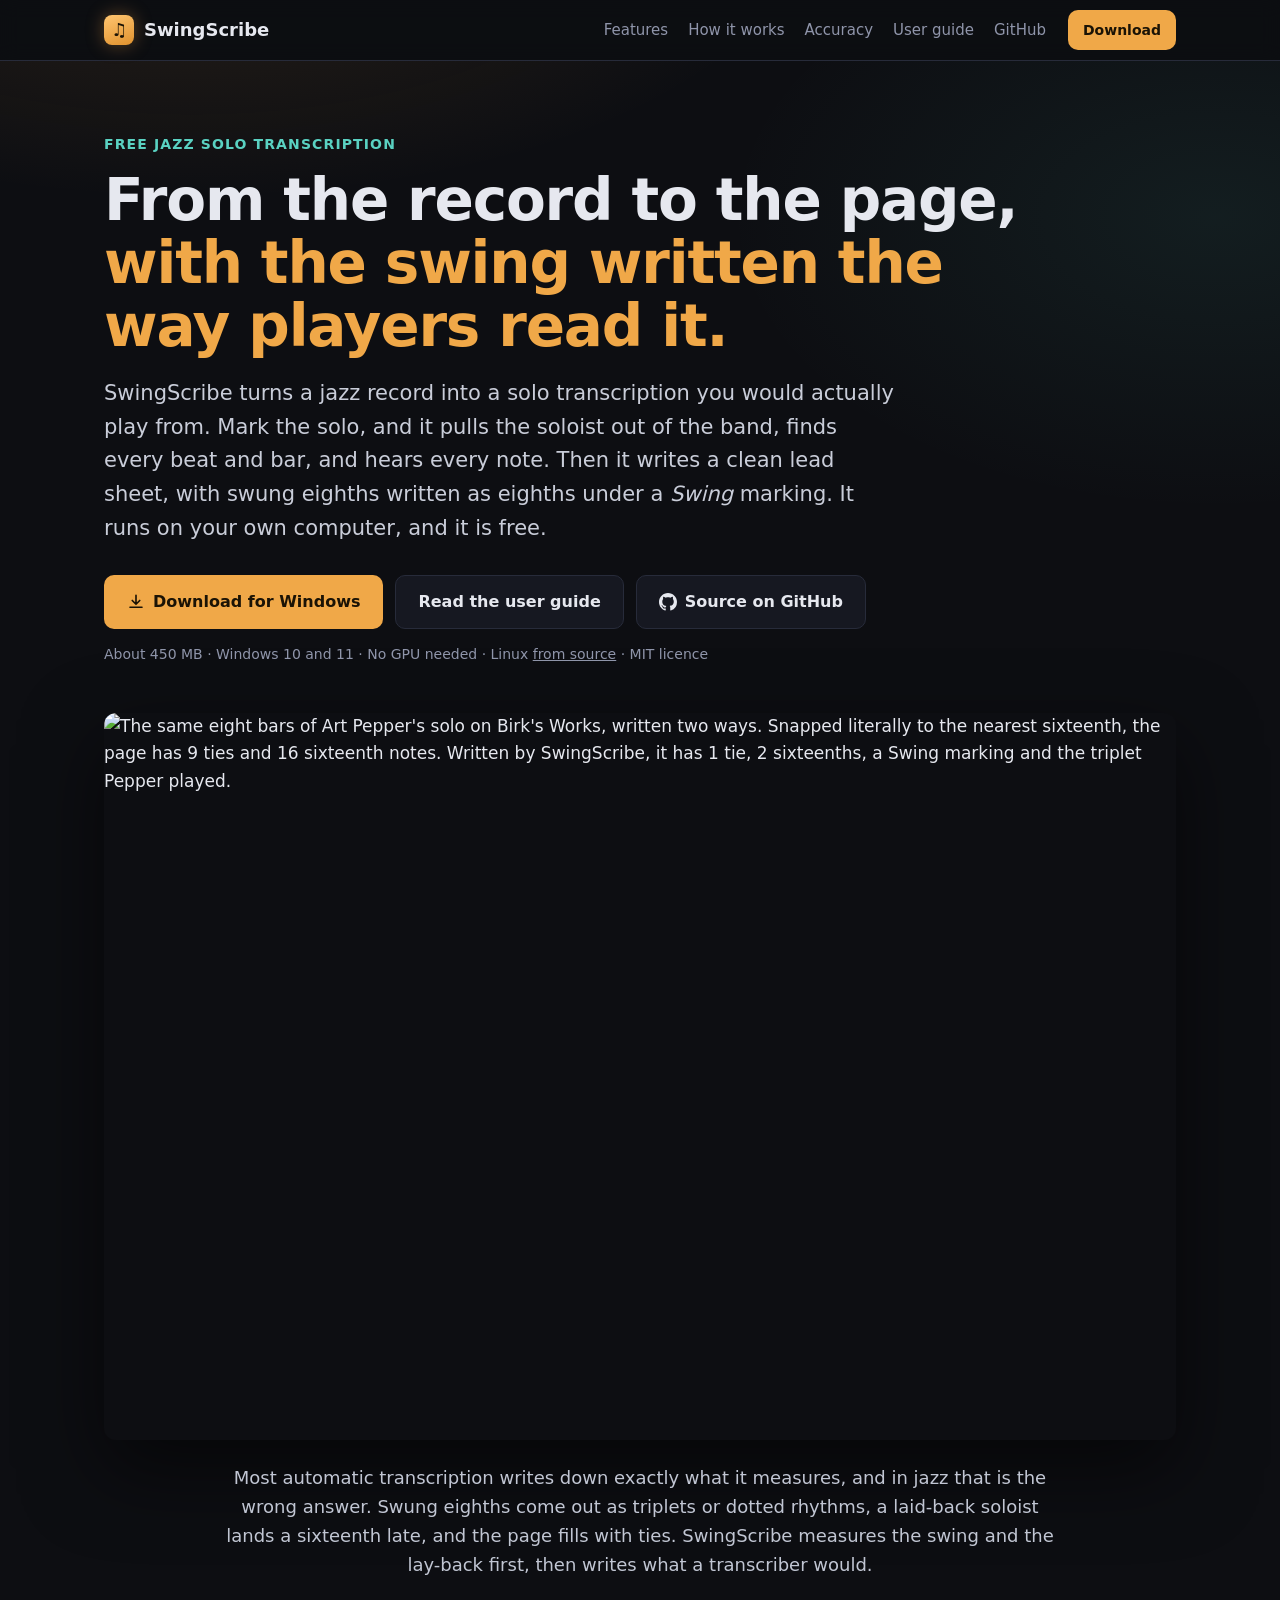
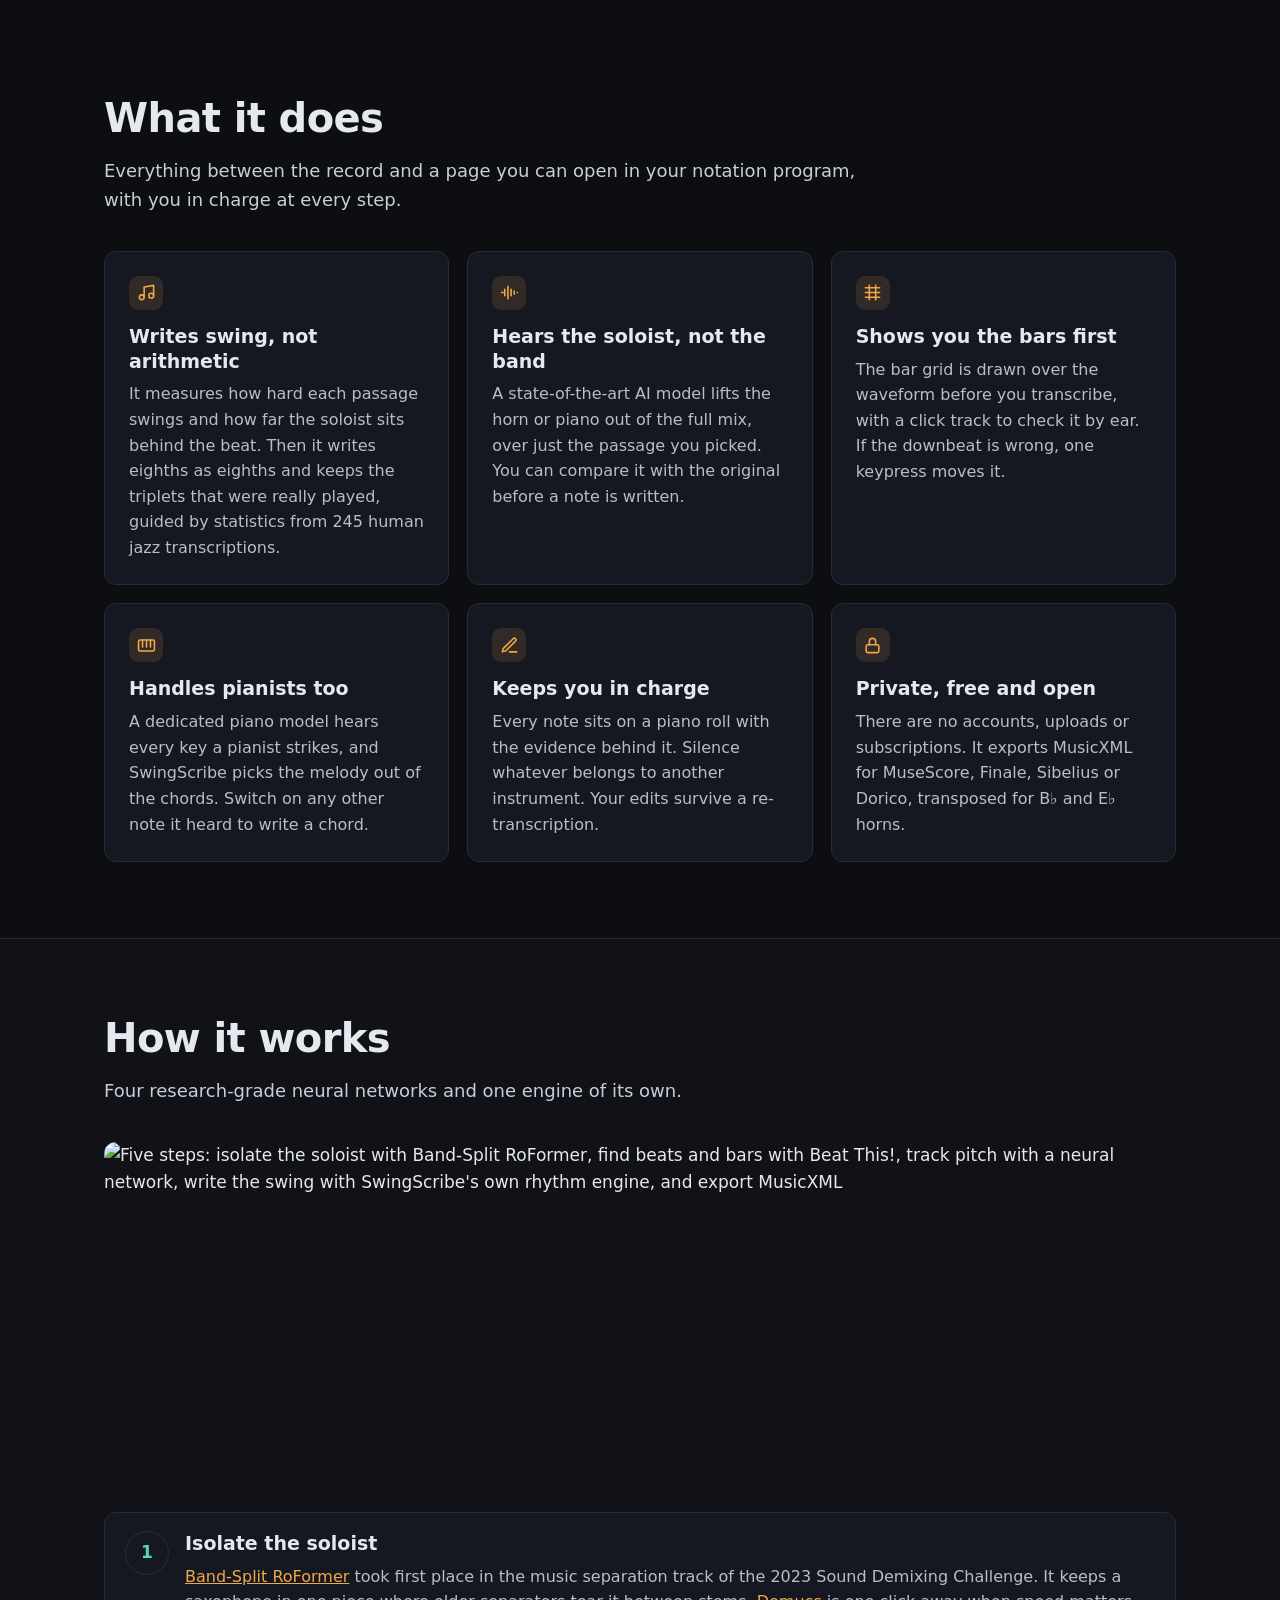
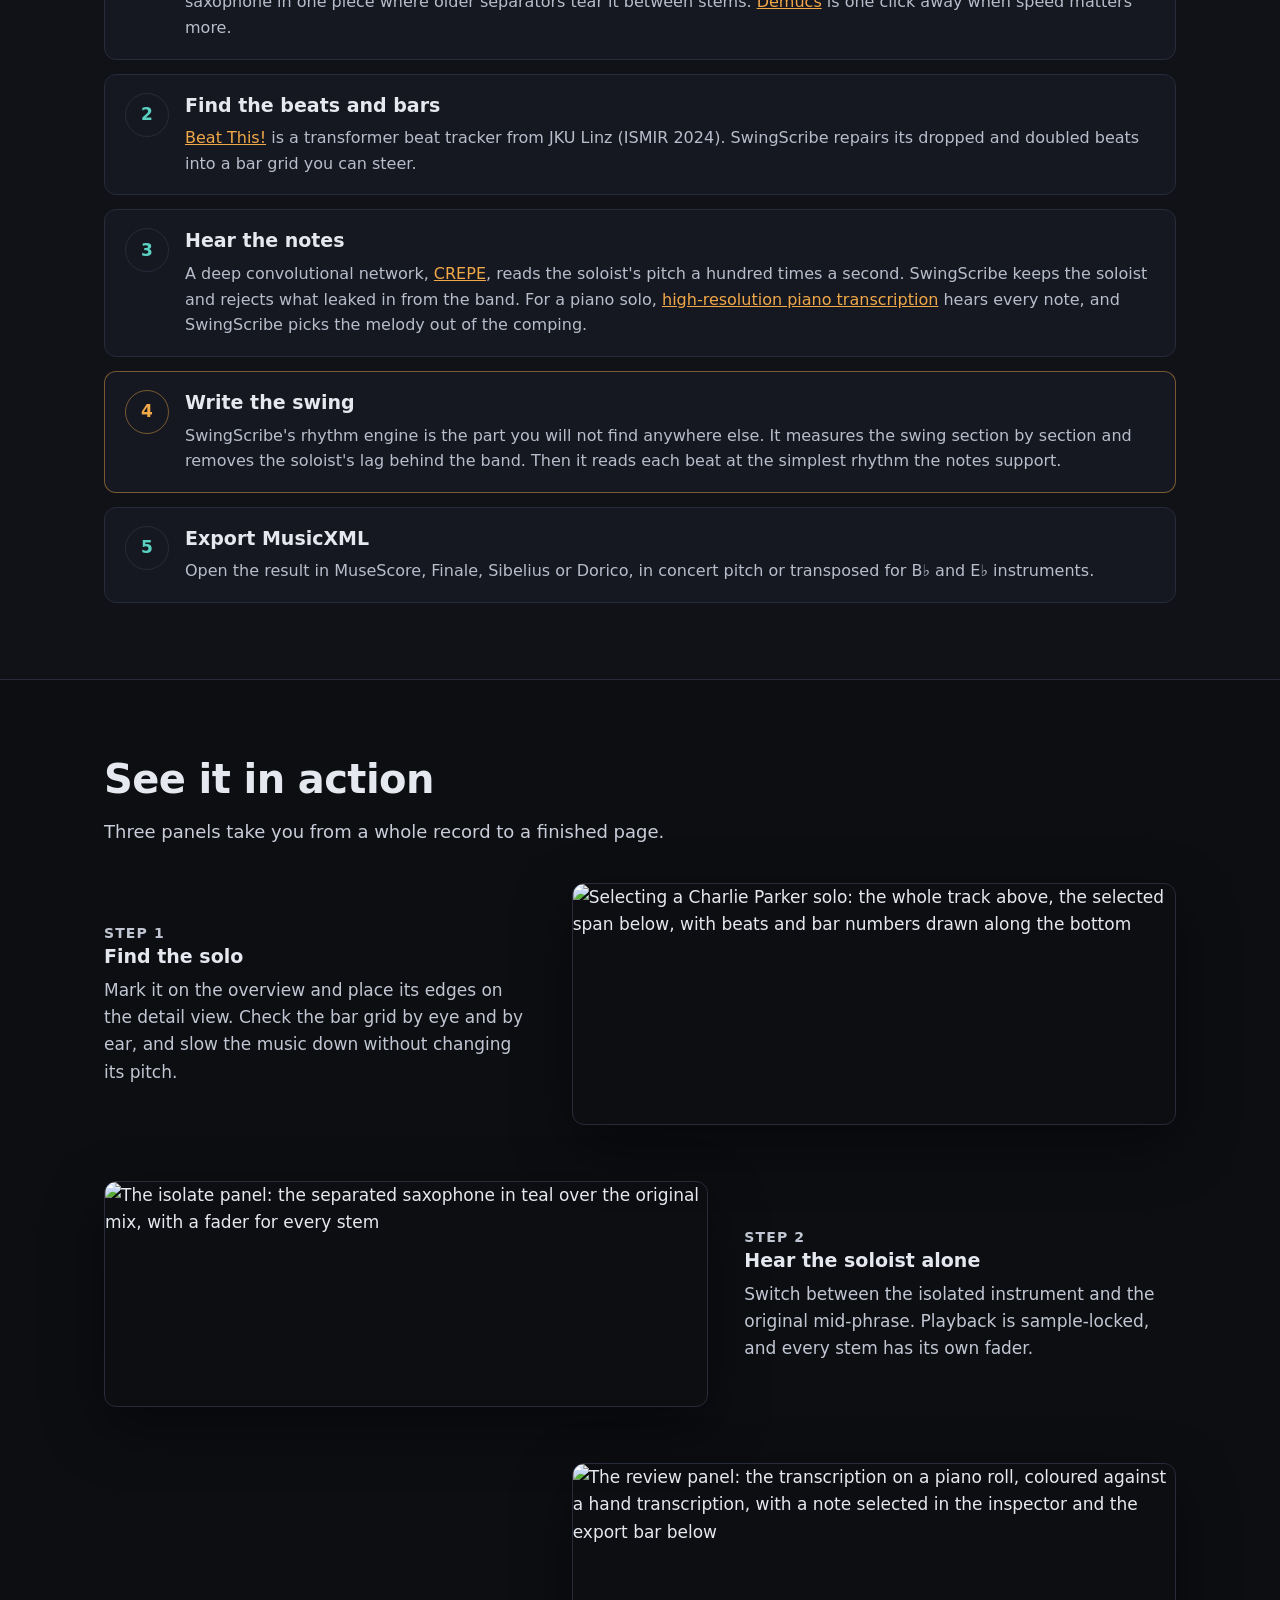
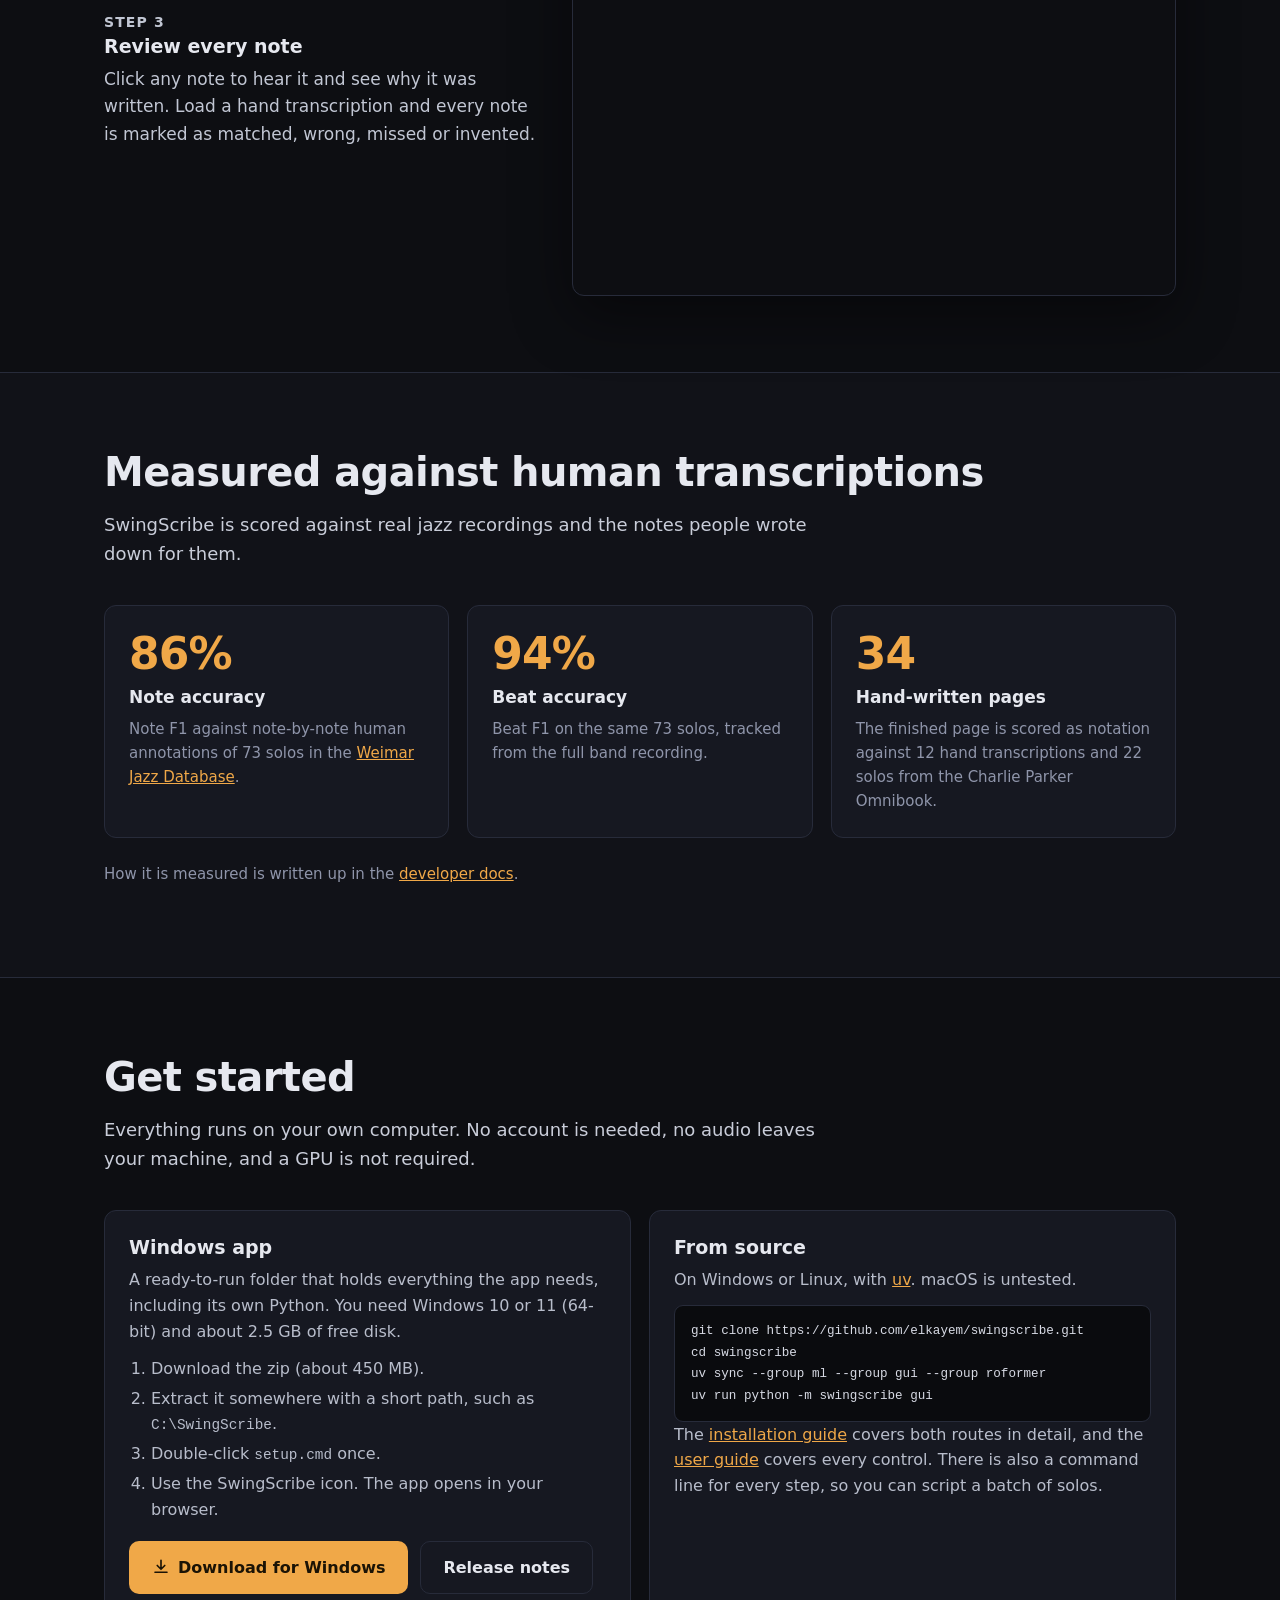
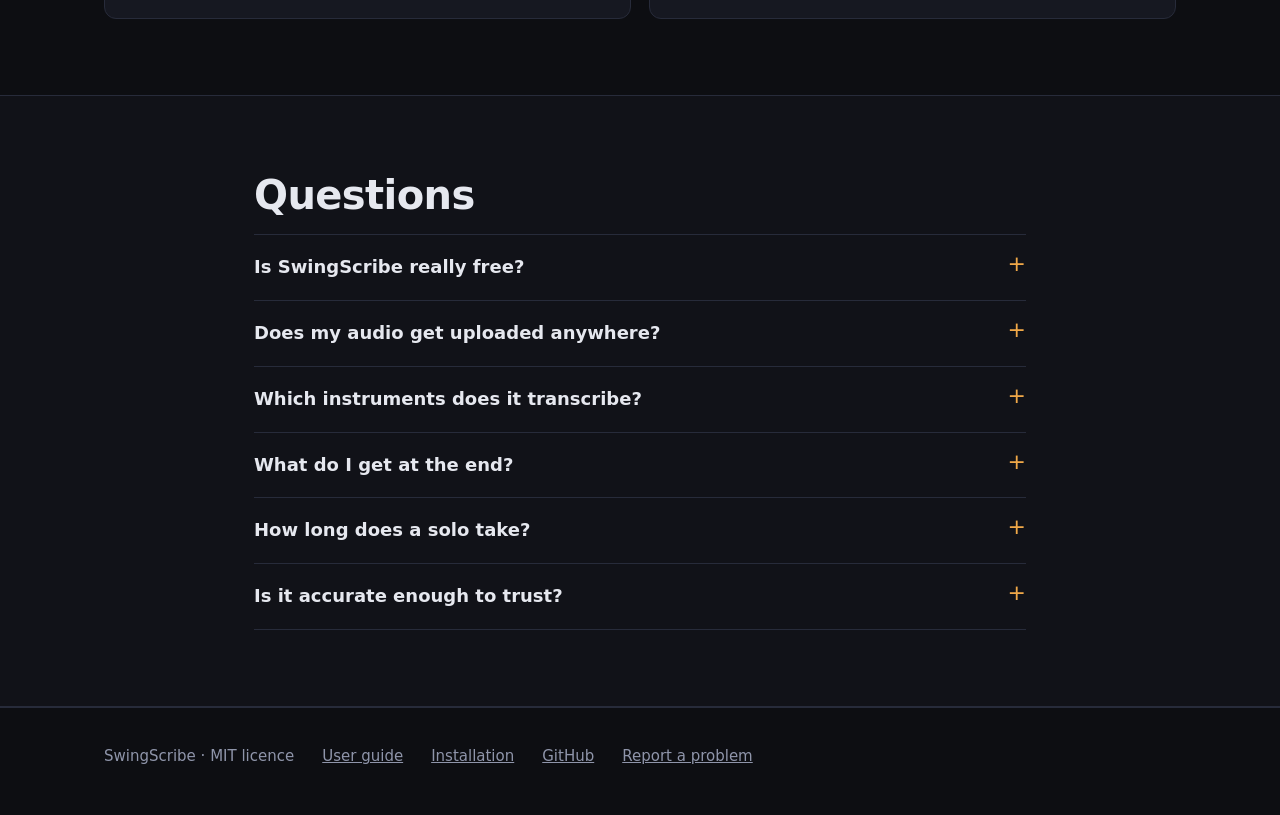
==== site/index.html @ 94ebdc6f "site: a GitHub Pages website, so the project can be found The repo had no page of its own for a sear" ====
<!doctype html>
<html lang="en">
<head>
<meta charset="utf-8">
<meta name="viewport" content="width=device-width, initial-scale=1">
<title>SwingScribe: jazz solo transcription, audio to sheet music</title>
<meta name="description" content="Free jazz solo transcription software. SwingScribe turns a record into a lead sheet in MusicXML, with swung eighths written as eighths, not triplets.">
<link rel="canonical" href="https://elkayem.github.io/swingscribe/">
<link rel="icon" href="favicon.ico">
<meta name="theme-color" content="#0d0e12">

<meta property="og:type" content="website">
<meta property="og:site_name" content="SwingScribe">
<meta property="og:title" content="SwingScribe: jazz solos from the record to the page">
<meta property="og:description" content="Free software that turns a jazz record into a solo transcription you would actually play from, with the swing written the way players read it.">
<meta property="og:url" content="https://elkayem.github.io/swingscribe/">
<meta property="og:image" content="https://elkayem.github.io/swingscribe/images/social-card.png">
<meta property="og:image:width" content="1280">
<meta property="og:image:height" content="640">
<meta property="og:image:alt" content="SwingScribe: a waveform with the soloist isolated, and the same solo written as a lead sheet under a Swing marking">
<meta name="twitter:card" content="summary_large_image">

<script type="application/ld+json">
{
  "@context": "https://schema.org",
  "@type": "SoftwareApplication",
  "name": "SwingScribe",
  "url": "https://elkayem.github.io/swingscribe/",
  "description": "Jazz solo transcription software. It isolates the soloist, finds the beats and bars, hears every note, and writes a MusicXML lead sheet with swung eighths written as eighths under a Swing marking.",
  "applicationCategory": "MultimediaApplication",
  "applicationSubCategory": "Music transcription",
  "operatingSystem": "Windows 10, Windows 11, Linux",
  "downloadUrl": "https://github.com/elkayem/swingscribe/releases/latest",
  "installUrl": "https://github.com/elkayem/swingscribe/blob/master/INSTALL.md",
  "image": "https://elkayem.github.io/swingscribe/images/social-card.png",
  "screenshot": "https://elkayem.github.io/swingscribe/images/review.png",
  "license": "https://opensource.org/licenses/MIT",
  "isAccessibleForFree": true,
  "offers": { "@type": "Offer", "price": "0", "priceCurrency": "USD" },
  "author": { "@type": "Person", "name": "Larry McGovern" },
  "sameAs": ["https://github.com/elkayem/swingscribe"]
}
</script>

<style>
  :root {
    --bg: #0d0e12;
    --bg-2: #111218;
    --panel: #161821;
    --panel-2: #1c1f2b;
    --line: #272b3a;
    --text: #e6e8ef;
    --muted: #8f95aa;
    --accent: #f0a848;
    --accent-ink: #1b1305;
    --lead: #5ad2c2;
    --radius: 12px;
    --page: 1120px;
    --gutter: 24px;
  }
  * { box-sizing: border-box; }
  html { scroll-behavior: smooth; }
  body {
    margin: 0;
    background: var(--bg);
    color: var(--text);
    font: 17px/1.6 system-ui, -apple-system, "Segoe UI", Roboto, sans-serif;
    -webkit-font-smoothing: antialiased;
  }
  img { max-width: 100%; height: auto; display: block; }
  a { color: var(--accent); }
  .wrap { max-width: var(--page); margin: 0 auto; padding: 0 var(--gutter); }

  /* Navigation */
  .nav {
    position: sticky; top: 0; z-index: 10;
    background: rgba(13, 14, 18, 0.86);
    backdrop-filter: blur(10px);
    border-bottom: 1px solid var(--line);
  }
  .nav .wrap { display: flex; align-items: center; gap: 22px; height: 60px; }
  .brand {
    display: flex; align-items: center; gap: 10px;
    color: var(--text); text-decoration: none; font-weight: 700; font-size: 18px;
  }
  .logo {
    width: 30px; height: 30px; border-radius: 8px;
    display: grid; place-items: center;
    background: linear-gradient(160deg, #ffc570, #e0922e);
    color: var(--accent-ink); font-size: 18px; line-height: 1;
    box-shadow: 0 0 18px rgba(240, 168, 72, 0.35);
  }
  .nav-links { display: flex; gap: 20px; margin-left: auto; }
  .nav-links a { color: var(--muted); text-decoration: none; font-size: 15px; }
  .nav-links a:hover { color: var(--text); }
  .nav .btn { padding: 8px 14px; font-size: 14px; }
  @media (max-width: 760px) { .nav-links { display: none; } .nav .btn { margin-left: auto; } }

  /* Buttons */
  .btn {
    display: inline-flex; align-items: center; gap: 8px;
    padding: 13px 22px; border-radius: 10px;
    font-weight: 650; font-size: 16px; text-decoration: none;
    border: 1px solid transparent;
  }
  .btn-primary { background: var(--accent); color: var(--accent-ink); }
  .btn-primary:hover { background: #ffb95c; }
  .btn-ghost { color: var(--text); border-color: var(--line); background: var(--panel); }
  .btn-ghost:hover { border-color: #3a4054; }
  .btn svg { width: 18px; height: 18px; flex: none; }

  /* Hero */
  .hero {
    padding: 72px 0 40px;
    background:
      radial-gradient(900px 420px at 15% -10%, rgba(240, 168, 72, 0.13), transparent 70%),
      radial-gradient(700px 420px at 95% 10%, rgba(90, 210, 194, 0.08), transparent 70%);
  }
  .eyebrow {
    color: var(--lead); font-weight: 650; font-size: 14px;
    letter-spacing: 0.08em; text-transform: uppercase; margin: 0 0 14px;
  }
  h1 {
    font-size: clamp(34px, 5.4vw, 58px); line-height: 1.08;
    letter-spacing: -0.02em; margin: 0 0 20px; max-width: 16em;
  }
  h1 em { font-style: normal; color: var(--accent); }
  .lead { font-size: clamp(18px, 2vw, 21px); color: #c9cdd9; max-width: 38em; margin: 0 0 30px; }
  .cta { display: flex; flex-wrap: wrap; gap: 12px; align-items: center; }
  .cta-note { color: var(--muted); font-size: 14px; margin: 14px 0 0; }
  .cta-note a { color: var(--muted); }
  .shot {
    margin: 48px 0 0; border-radius: var(--radius); overflow: hidden;
    box-shadow: 0 30px 80px rgba(0, 0, 0, 0.55);
  }
  .why { color: #c1c6d3; max-width: 46em; margin: 24px auto 0; text-align: center; font-size: 18px; }

  /* Sections */
  section { padding: 76px 0; }
  section.alt { background: var(--bg-2); border-top: 1px solid var(--line); border-bottom: 1px solid var(--line); }
  h2 {
    font-size: clamp(28px, 3.6vw, 40px); line-height: 1.15;
    letter-spacing: -0.015em; margin: 0 0 16px;
  }
  h3 { font-size: 19px; margin: 0 0 8px; line-height: 1.3; }
  .intro { color: #c9cdd9; max-width: 42em; margin: 0 0 36px; font-size: 18px; }
  .figure { border-radius: var(--radius); overflow: hidden; }
  figcaption { color: var(--muted); font-size: 15px; margin-top: 12px; }

  /* Feature cards */
  .grid { display: grid; gap: 18px; grid-template-columns: repeat(3, 1fr); }
  @media (max-width: 900px) { .grid { grid-template-columns: repeat(2, 1fr); } }
  @media (max-width: 600px) { .grid { grid-template-columns: 1fr; } }
  .card {
    background: var(--panel); border: 1px solid var(--line);
    border-radius: var(--radius); padding: 24px;
  }
  .card p { margin: 0; color: #b8bdcb; font-size: 16px; }
  .card .mark {
    width: 34px; height: 34px; border-radius: 9px; margin-bottom: 14px;
    display: grid; place-items: center;
    background: rgba(240, 168, 72, 0.12); color: var(--accent);
  }
  .card .mark svg { width: 19px; height: 19px; }

  /* Pipeline list */
  .models { list-style: none; padding: 0; margin: 36px 0 0; display: grid; gap: 14px; }
  .models li {
    display: grid; grid-template-columns: 44px minmax(0, 1fr); gap: 16px;
    background: var(--panel); border: 1px solid var(--line);
    border-radius: var(--radius); padding: 18px 20px;
  }
  .models .n {
    width: 44px; height: 44px; border-radius: 50%;
    display: grid; place-items: center;
    border: 1px solid var(--line); color: var(--lead); font-weight: 700;
  }
  .models p { margin: 0; color: #b8bdcb; font-size: 16px; }
  .models li.own { border-color: rgba(240, 168, 72, 0.45); }
  .models li.own .n { color: var(--accent); border-color: rgba(240, 168, 72, 0.45); }

  /* Tour */
  .tour { display: grid; gap: 56px; }
  .step { display: grid; grid-template-columns: 5fr 7fr; gap: 36px; align-items: center; }
  .step.flip { grid-template-columns: 7fr 5fr; }
  .step.flip .text { order: 2; }
  @media (max-width: 860px) {
    .step, .step.flip { grid-template-columns: minmax(0, 1fr); gap: 18px; }
    .step.flip .text { order: 0; }
  }
  .step .text p { color: #c1c6d3; margin: 0; }
  .step .num { color: var(--lead); font-weight: 700; font-size: 14px; letter-spacing: 0.08em; text-transform: uppercase; margin: 0 0 8px; }
  .step .figure { border: 1px solid var(--line); box-shadow: 0 20px 60px rgba(0, 0, 0, 0.45); }

  /* Stats */
  .stats { display: grid; gap: 18px; grid-template-columns: repeat(3, 1fr); margin-bottom: 24px; }
  @media (max-width: 760px) { .stats { grid-template-columns: 1fr; } }
  .stat { background: var(--panel); border: 1px solid var(--line); border-radius: var(--radius); padding: 24px; }
  .stat .big { font-size: 44px; font-weight: 750; letter-spacing: -0.02em; color: var(--accent); line-height: 1.1; }
  .stat .label { font-weight: 650; margin: 6px 0 6px; }
  .stat p { margin: 0; color: var(--muted); font-size: 15px; }
  .small { color: var(--muted); font-size: 15px; max-width: 48em; }

  /* Get started */
  .start { display: grid; grid-template-columns: minmax(0, 1fr) minmax(0, 1fr); gap: 18px; }
  @media (max-width: 860px) { .start { grid-template-columns: minmax(0, 1fr); } }
  .start .card p + p { margin-top: 12px; }
  .start ol { margin: 12px 0 18px; padding-left: 22px; color: #b8bdcb; font-size: 16px; }
  .start li { margin: 4px 0; }
  pre {
    background: #0a0b0e; border: 1px solid var(--line); border-radius: 9px;
    padding: 14px 16px; overflow-x: auto; margin: 12px 0 0;
    font: 14px/1.55 ui-monospace, "Cascadia Mono", Menlo, Consolas, monospace; color: #d7dae4;
  }
  code { font-family: ui-monospace, "Cascadia Mono", Menlo, Consolas, monospace; font-size: 0.9em; }

  /* FAQ */
  .faq { max-width: 820px; }
  details { border-bottom: 1px solid var(--line); padding: 18px 0; }
  details:first-of-type { border-top: 1px solid var(--line); }
  summary { cursor: pointer; font-weight: 650; font-size: 18px; list-style: none; display: flex; justify-content: space-between; gap: 16px; }
  summary::-webkit-details-marker { display: none; }
  summary::after { content: "+"; color: var(--accent); font-weight: 400; font-size: 22px; line-height: 1; }
  details[open] summary::after { content: "\2212"; }
  details p { color: #b8bdcb; margin: 12px 0 0; }

  /* Footer */
  footer { border-top: 1px solid var(--line); padding: 36px 0 48px; color: var(--muted); font-size: 15px; }
  footer .wrap { display: flex; flex-wrap: wrap; gap: 12px 28px; align-items: center; }
  footer a { color: var(--muted); }
  footer .spacer { flex: 1; }

  @media (max-width: 600px) {
    :root { --gutter: 16px; }
    section { padding: 56px 0; }
    .hero { padding-top: 48px; }
  }
</style>
</head>
<body>

<header class="nav">
  <div class="wrap">
    <a class="brand" href="./"><span class="logo" aria-hidden="true">&#9835;</span>SwingScribe</a>
    <nav class="nav-links" aria-label="Sections">
      <a href="#features">Features</a>
      <a href="#how">How it works</a>
      <a href="#accuracy">Accuracy</a>
      <a href="guide/">User guide</a>
      <a href="https://github.com/elkayem/swingscribe">GitHub</a>
    </nav>
    <a class="btn btn-primary" href="#start">Download</a>
  </div>
</header>

<main>

<section class="hero">
  <div class="wrap">
    <p class="eyebrow">Free jazz solo transcription</p>
    <h1>From the record to the page, <em>with the swing written the way players read it.</em></h1>
    <p class="lead">SwingScribe turns a jazz record into a solo transcription you would
      actually play from. Mark the solo, and it pulls the soloist out of the band,
      finds every beat and bar, and hears every note. Then it writes a clean lead
      sheet, with swung eighths written as eighths under a <em>Swing</em> marking.
      It runs on your own computer, and it is free.</p>
    <div class="cta">
      <a class="btn btn-primary" data-download href="https://github.com/elkayem/swingscribe/releases/latest">
        <svg viewBox="0 0 24 24" fill="none" stroke="currentColor" stroke-width="2.2" stroke-linecap="round" stroke-linejoin="round" aria-hidden="true"><path d="M12 3v12m0 0-5-5m5 5 5-5M4 19h16"/></svg>
        Download for Windows
      </a>
      <a class="btn btn-ghost" href="guide/">Read the user guide</a>
      <a class="btn btn-ghost" href="https://github.com/elkayem/swingscribe">
        <svg viewBox="0 0 16 16" fill="currentColor" aria-hidden="true"><path d="M8 0C3.58 0 0 3.58 0 8c0 3.54 2.29 6.53 5.47 7.59.4.07.55-.17.55-.38 0-.19-.01-.82-.01-1.49-2.01.37-2.53-.49-2.69-.94-.09-.23-.48-.94-.82-1.13-.28-.15-.68-.52-.01-.53.63-.01 1.08.58 1.23.82.72 1.21 1.87.87 2.33.66.07-.52.28-.87.51-1.07-1.78-.2-3.64-.89-3.64-3.95 0-.87.31-1.59.82-2.15-.08-.2-.36-1.02.08-2.12 0 0 .67-.21 2.2.82.64-.18 1.32-.27 2-.27.68 0 1.36.09 2 .27 1.53-1.04 2.2-.82 2.2-.82.44 1.1.16 1.92.08 2.12.51.56.82 1.27.82 2.15 0 3.07-1.87 3.75-3.65 3.95.29.25.54.73.54 1.48 0 1.07-.01 1.93-.01 2.2 0 .21.15.46.55.38A8.013 8.013 0 0 0 16 8c0-4.42-3.58-8-8-8z"/></svg>
        Source on GitHub
      </a>
    </div>
    <p class="cta-note"><span data-release>About 450 MB</span> &middot; Windows 10 and 11 &middot; No GPU needed &middot;
      Linux <a href="#start">from source</a> &middot; MIT licence</p>
    <figure class="shot">
      <img src="images/swing-comparison.png" width="2560" height="1736"
        alt="The same eight bars of Art Pepper's solo on Birk's Works, written two ways. Snapped literally to the nearest sixteenth, the page has 9 ties and 16 sixteenth notes. Written by SwingScribe, it has 1 tie, 2 sixteenths, a Swing marking and the triplet Pepper played.">
    </figure>
    <p class="why">Most automatic transcription writes down exactly what it measures, and
      in jazz that is the wrong answer. Swung eighths come out as triplets or dotted
      rhythms, a laid-back soloist lands a sixteenth late, and the page fills with ties.
      SwingScribe measures the swing and the lay-back first, then writes what a
      transcriber would.</p>
  </div>
</section>

<section id="features">
  <div class="wrap">
    <h2>What it does</h2>
    <p class="intro">Everything between the record and a page you can open in your
      notation program, with you in charge at every step.</p>
    <div class="grid">
      <div class="card">
        <div class="mark"><svg viewBox="0 0 24 24" fill="none" stroke="currentColor" stroke-width="2" stroke-linecap="round" stroke-linejoin="round" aria-hidden="true"><path d="M9 18V5l12-2v13"/><circle cx="6" cy="18" r="3"/><circle cx="18" cy="16" r="3"/></svg></div>
        <h3>Writes swing, not arithmetic</h3>
        <p>It measures how hard each passage swings and how far the soloist sits behind
          the beat. Then it writes eighths as eighths and keeps the triplets that were
          really played, guided by statistics from 245 human jazz transcriptions.</p>
      </div>
      <div class="card">
        <div class="mark"><svg viewBox="0 0 24 24" fill="none" stroke="currentColor" stroke-width="2" stroke-linecap="round" stroke-linejoin="round" aria-hidden="true"><path d="M2 12h2M6 8v8M10 4v16M14 8v8M18 10v4M22 12h0"/></svg></div>
        <h3>Hears the soloist, not the band</h3>
        <p>A state-of-the-art AI model lifts the horn or piano out of the full mix, over
          just the passage you picked. You can compare it with the original before a
          note is written.</p>
      </div>
      <div class="card">
        <div class="mark"><svg viewBox="0 0 24 24" fill="none" stroke="currentColor" stroke-width="2" stroke-linecap="round" stroke-linejoin="round" aria-hidden="true"><path d="M3 6h18M3 12h18M3 18h18M8 3v18M16 3v18"/></svg></div>
        <h3>Shows you the bars first</h3>
        <p>The bar grid is drawn over the waveform before you transcribe, with a click
          track to check it by ear. If the downbeat is wrong, one keypress moves it.</p>
      </div>
      <div class="card">
        <div class="mark"><svg viewBox="0 0 24 24" fill="none" stroke="currentColor" stroke-width="2" stroke-linecap="round" stroke-linejoin="round" aria-hidden="true"><rect x="2" y="5" width="20" height="14" rx="2"/><path d="M7 5v9M12 5v9M17 5v9"/></svg></div>
        <h3>Handles pianists too</h3>
        <p>A dedicated piano model hears every key a pianist strikes, and SwingScribe
          picks the melody out of the chords. Switch on any other note it heard to write
          a chord.</p>
      </div>
      <div class="card">
        <div class="mark"><svg viewBox="0 0 24 24" fill="none" stroke="currentColor" stroke-width="2" stroke-linecap="round" stroke-linejoin="round" aria-hidden="true"><path d="M12 20h9"/><path d="M16.5 3.5a2.1 2.1 0 0 1 3 3L7 19l-4 1 1-4Z"/></svg></div>
        <h3>Keeps you in charge</h3>
        <p>Every note sits on a piano roll with the evidence behind it. Silence whatever
          belongs to another instrument. Your edits survive a re-transcription.</p>
      </div>
      <div class="card">
        <div class="mark"><svg viewBox="0 0 24 24" fill="none" stroke="currentColor" stroke-width="2" stroke-linecap="round" stroke-linejoin="round" aria-hidden="true"><rect x="4" y="11" width="16" height="10" rx="2"/><path d="M8 11V7a4 4 0 0 1 8 0v4"/></svg></div>
        <h3>Private, free and open</h3>
        <p>There are no accounts, uploads or subscriptions. It exports MusicXML for
          MuseScore, Finale, Sibelius or Dorico, transposed for B&#9837; and E&#9837; horns.</p>
      </div>
    </div>
  </div>
</section>

<section class="alt" id="how">
  <div class="wrap">
    <h2>How it works</h2>
    <p class="intro">Four research-grade neural networks and one engine of its own.</p>
    <figure class="figure" style="margin:0">
      <img src="images/pipeline.png" width="2560" height="798" loading="lazy"
        alt="Five steps: isolate the soloist with Band-Split RoFormer, find beats and bars with Beat This!, track pitch with a neural network, write the swing with SwingScribe's own rhythm engine, and export MusicXML">
    </figure>
    <ol class="models">
      <li><span class="n">1</span><div><h3>Isolate the soloist</h3>
        <p><a href="https://arxiv.org/abs/2309.02612">Band-Split RoFormer</a> took first
          place in the music separation track of the 2023 Sound Demixing Challenge. It
          keeps a saxophone in one piece where older separators tear it between stems.
          <a href="https://arxiv.org/abs/2211.08553">Demucs</a> is one click away when
          speed matters more.</p></div></li>
      <li><span class="n">2</span><div><h3>Find the beats and bars</h3>
        <p><a href="https://arxiv.org/abs/2407.21658">Beat This!</a> is a transformer beat
          tracker from JKU Linz (ISMIR 2024). SwingScribe repairs its dropped and doubled
          beats into a bar grid you can steer.</p></div></li>
      <li><span class="n">3</span><div><h3>Hear the notes</h3>
        <p>A deep convolutional network, <a href="https://arxiv.org/abs/1802.06182">CREPE</a>,
          reads the soloist's pitch a hundred times a second. SwingScribe keeps the
          soloist and rejects what leaked in from the band. For a piano solo,
          <a href="https://arxiv.org/abs/2010.01815">high-resolution piano transcription</a>
          hears every note, and SwingScribe picks the melody out of the comping.</p></div></li>
      <li class="own"><span class="n">4</span><div><h3>Write the swing</h3>
        <p>SwingScribe's rhythm engine is the part you will not find anywhere else. It
          measures the swing section by section and removes the soloist's lag behind the
          band. Then it reads each beat at the simplest rhythm the notes support.</p></div></li>
      <li><span class="n">5</span><div><h3>Export MusicXML</h3>
        <p>Open the result in MuseScore, Finale, Sibelius or Dorico, in concert pitch or
          transposed for B&#9837; and E&#9837; instruments.</p></div></li>
    </ol>
  </div>
</section>

<section id="tour">
  <div class="wrap">
    <h2>See it in action</h2>
    <p class="intro">Three panels take you from a whole record to a finished page.</p>
    <div class="tour">
      <div class="step">
        <div class="text">
          <p class="num">Step 1</p>
          <h3>Find the solo</h3>
          <p>Mark it on the overview and place its edges on the detail view. Check the
            bar grid by eye and by ear, and slow the music down without changing its
            pitch.</p>
        </div>
        <figure class="figure" style="margin:0">
          <img src="images/hero.png" width="2880" height="1148" loading="lazy"
            alt="Selecting a Charlie Parker solo: the whole track above, the selected span below, with beats and bar numbers drawn along the bottom">
        </figure>
      </div>
      <div class="step flip">
        <div class="text">
          <p class="num">Step 2</p>
          <h3>Hear the soloist alone</h3>
          <p>Switch between the isolated instrument and the original mid-phrase. Playback
            is sample-locked, and every stem has its own fader.</p>
        </div>
        <figure class="figure" style="margin:0">
          <img src="images/isolate.png" width="2880" height="1072" loading="lazy"
            alt="The isolate panel: the separated saxophone in teal over the original mix, with a fader for every stem">
        </figure>
      </div>
      <div class="step">
        <div class="text">
          <p class="num">Step 3</p>
          <h3>Review every note</h3>
          <p>Click any note to hear it and see why it was written. Load a hand
            transcription and every note is marked as matched, wrong, missed or
            invented.</p>
        </div>
        <figure class="figure" style="margin:0">
          <img src="images/review.png" width="2880" height="2060" loading="lazy"
            alt="The review panel: the transcription on a piano roll, coloured against a hand transcription, with a note selected in the inspector and the export bar below">
        </figure>
      </div>
    </div>
  </div>
</section>

<section class="alt" id="accuracy">
  <div class="wrap">
    <h2>Measured against human transcriptions</h2>
    <p class="intro">SwingScribe is scored against real jazz recordings and the notes
      people wrote down for them.</p>
    <div class="stats">
      <div class="stat">
        <div class="big">86%</div>
        <div class="label">Note accuracy</div>
        <p>Note F1 against note-by-note human annotations of 73 solos in the
          <a href="https://jazzomat.hfm-weimar.de/">Weimar Jazz Database</a>.</p>
      </div>
      <div class="stat">
        <div class="big">94%</div>
        <div class="label">Beat accuracy</div>
        <p>Beat F1 on the same 73 solos, tracked from the full band recording.</p>
      </div>
      <div class="stat">
        <div class="big">34</div>
        <div class="label">Hand-written pages</div>
        <p>The finished page is scored as notation against 12 hand transcriptions and
          22 solos from the Charlie Parker Omnibook.</p>
      </div>
    </div>
    <p class="small">How it is measured is written up in the
      <a href="https://github.com/elkayem/swingscribe/blob/master/docs/development.md">developer docs</a>.</p>
  </div>
</section>

<section id="start">
  <div class="wrap">
    <h2>Get started</h2>
    <p class="intro">Everything runs on your own computer. No account is needed, no
      audio leaves your machine, and a GPU is not required.</p>
    <div class="start">
      <div class="card">
        <h3>Windows app</h3>
        <p>A ready-to-run folder that holds everything the app needs, including its own
          Python. You need Windows 10 or 11 (64-bit) and about 2.5 GB of free disk.</p>
        <ol>
          <li>Download the zip (<span data-release>about 450 MB</span>).</li>
          <li>Extract it somewhere with a short path, such as <code>C:\SwingScribe</code>.</li>
          <li>Double-click <code>setup.cmd</code> once.</li>
          <li>Use the SwingScribe icon. The app opens in your browser.</li>
        </ol>
        <div class="cta">
          <a class="btn btn-primary" data-download href="https://github.com/elkayem/swingscribe/releases/latest">
            <svg viewBox="0 0 24 24" fill="none" stroke="currentColor" stroke-width="2.2" stroke-linecap="round" stroke-linejoin="round" aria-hidden="true"><path d="M12 3v12m0 0-5-5m5 5 5-5M4 19h16"/></svg>
            Download for Windows
          </a>
          <a class="btn btn-ghost" href="https://github.com/elkayem/swingscribe/releases/latest">Release notes</a>
        </div>
      </div>
      <div class="card">
        <h3>From source</h3>
        <p>On Windows or Linux, with <a href="https://docs.astral.sh/uv/">uv</a>. macOS is
          untested.</p>
        <pre><code>git clone https://github.com/elkayem/swingscribe.git
cd swingscribe
uv sync --group ml --group gui --group roformer
uv run python -m swingscribe gui</code></pre>
        <p>The <a href="https://github.com/elkayem/swingscribe/blob/master/INSTALL.md">installation
          guide</a> covers both routes in detail, and the <a href="guide/">user guide</a>
          covers every control. There is also a command line for every step, so you can
          script a batch of solos.</p>
      </div>
    </div>
  </div>
</section>

<section class="alt" id="faq">
  <div class="wrap faq">
    <h2>Questions</h2>
    <details>
      <summary>Is SwingScribe really free?</summary>
      <p>Yes. It is open source under the MIT licence, with no accounts or
        subscriptions. The AI models download on first use under their own licences,
        listed in <a href="https://github.com/elkayem/swingscribe/blob/master/packaging/NOTICES.md">NOTICES.md</a>.
        The default separator's weights were published by the community with no stated
        licence, so for commercial work choose Demucs (MIT) in the separator menu.</p>
    </details>
    <details>
      <summary>Does my audio get uploaded anywhere?</summary>
      <p>No. SwingScribe runs entirely on your computer. It opens in your browser, but
        the page is served by the app itself, and your recordings never leave your
        machine.</p>
    </details>
    <details>
      <summary>Which instruments does it transcribe?</summary>
      <p>Single-line horn solos, such as saxophone, trumpet and trombone, and piano
        solos, which get a dedicated piano model. You tell it who is playing, and it
        writes the soloist's line.</p>
    </details>
    <details>
      <summary>What do I get at the end?</summary>
      <p>A MusicXML file of the solo, with bar lines, a key signature and the swing
        written the way players read it. MuseScore, Finale, Sibelius and Dorico all
        open it, and it can be transposed for B&#9837; and E&#9837; instruments.</p>
    </details>
    <details>
      <summary>How long does a solo take?</summary>
      <p>Minutes. Most of the time goes into isolating the soloist, and SwingScribe does
        that over just the passage you selected, not the whole track. Demucs is a
        faster separator when speed matters more than quality.</p>
    </details>
    <details>
      <summary>Is it accurate enough to trust?</summary>
      <p>Treat it as a first draft that you check. Every note sits on a piano roll with
        the evidence behind it, so you can hear any note, and erase what does not
        belong, before you export.</p>
    </details>
  </div>
</section>

</main>

<footer>
  <div class="wrap">
    <span>SwingScribe &middot; MIT licence</span>
    <a href="guide/">User guide</a>
    <a href="https://github.com/elkayem/swingscribe/blob/master/INSTALL.md">Installation</a>
    <a href="https://github.com/elkayem/swingscribe">GitHub</a>
    <a href="https://github.com/elkayem/swingscribe/issues">Report a problem</a>
    <span class="spacer"></span>
  </div>
</footer>

<script>
  // Point the download buttons straight at the latest release's zip and show its
  // version and size. Without the API (offline, rate-limited), the links stay on
  // the release page and the text stays "about 450 MB".
  fetch('https://api.github.com/repos/elkayem/swingscribe/releases/latest')
    .then((r) => (r.ok ? r.json() : Promise.reject(r.status)))
    .then((release) => {
      const zip = (release.assets || []).find((a) => /windows-x64\.zip$/.test(a.name));
      if (!zip) return;
      const size = `${Math.round(zip.size / 1e6)} MB`;
      document.querySelectorAll('[data-download]').forEach((a) => { a.href = zip.browser_download_url; });
      document.querySelectorAll('[data-release]').forEach((el) => {
        el.textContent = el.closest('.cta-note') ? `${release.tag_name}, ${size}` : size;
      });
    })
    .catch(() => {});
</script>
</body>
</html>
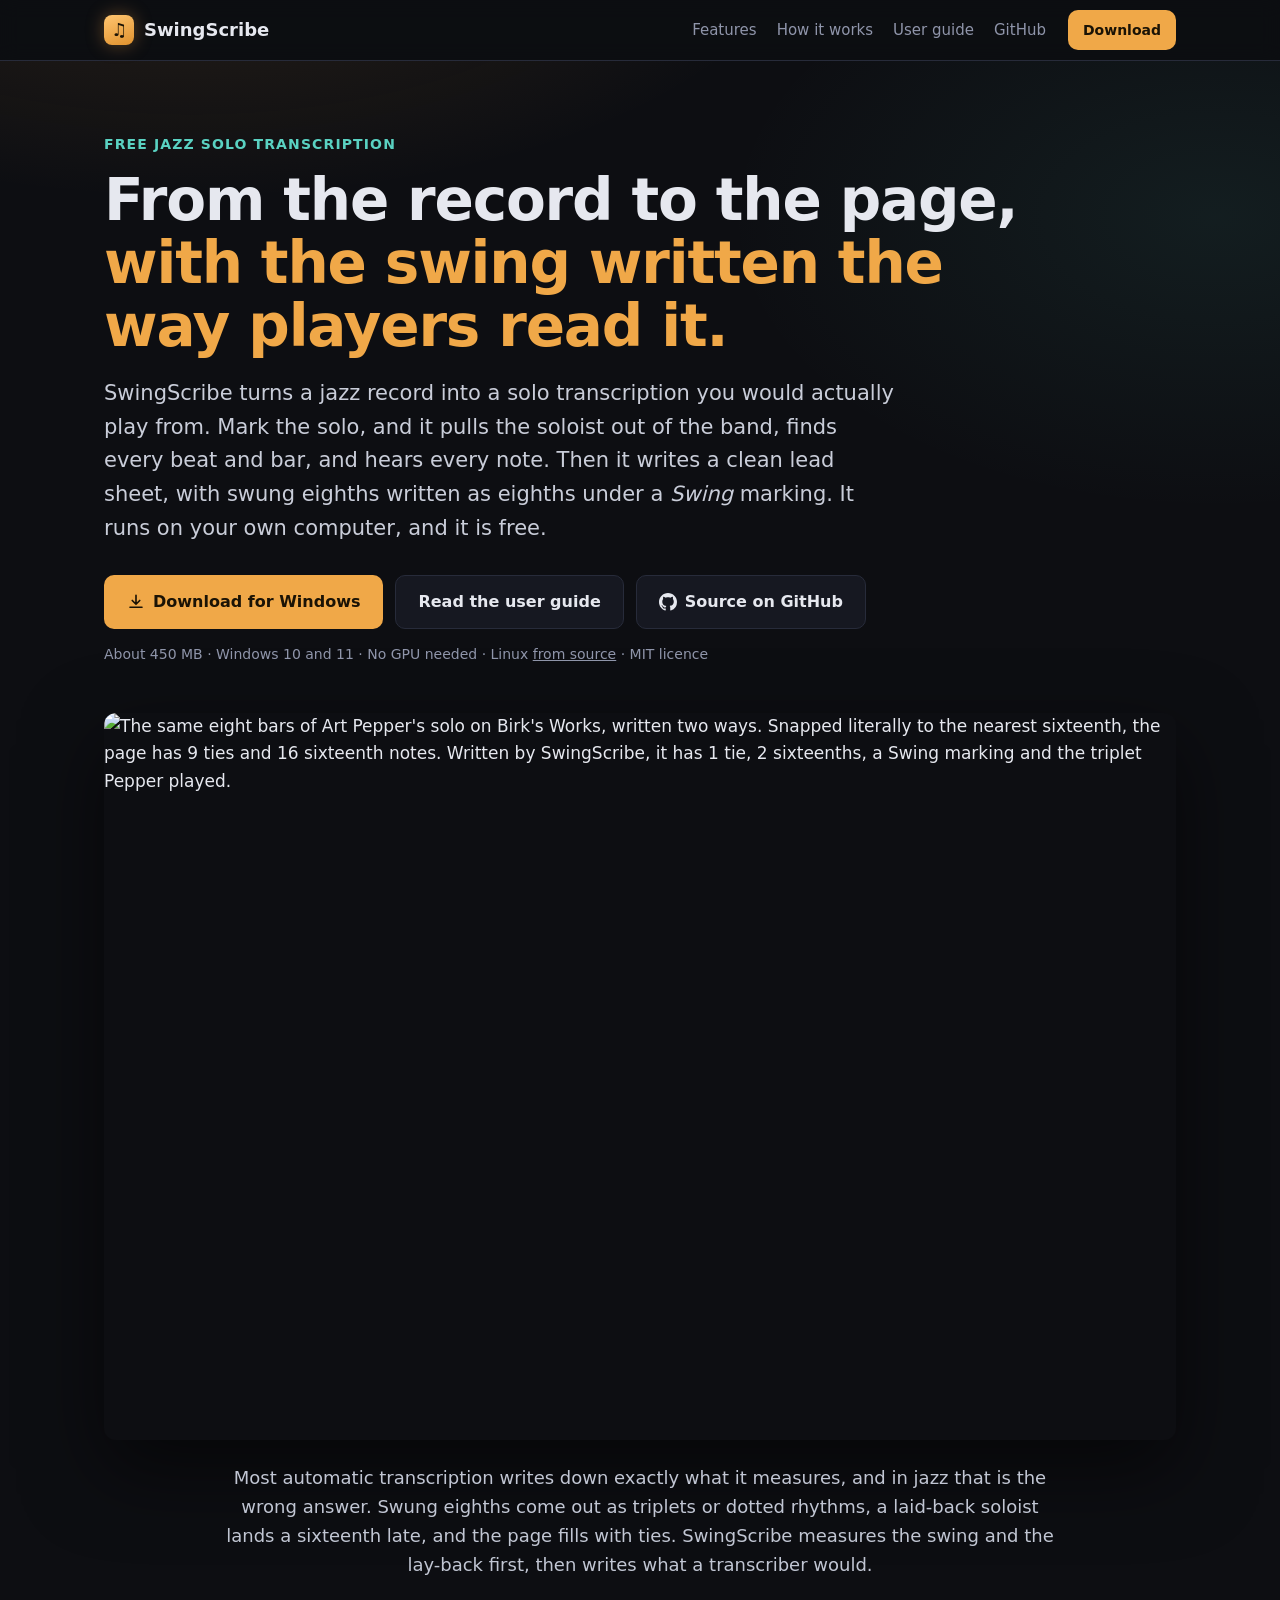
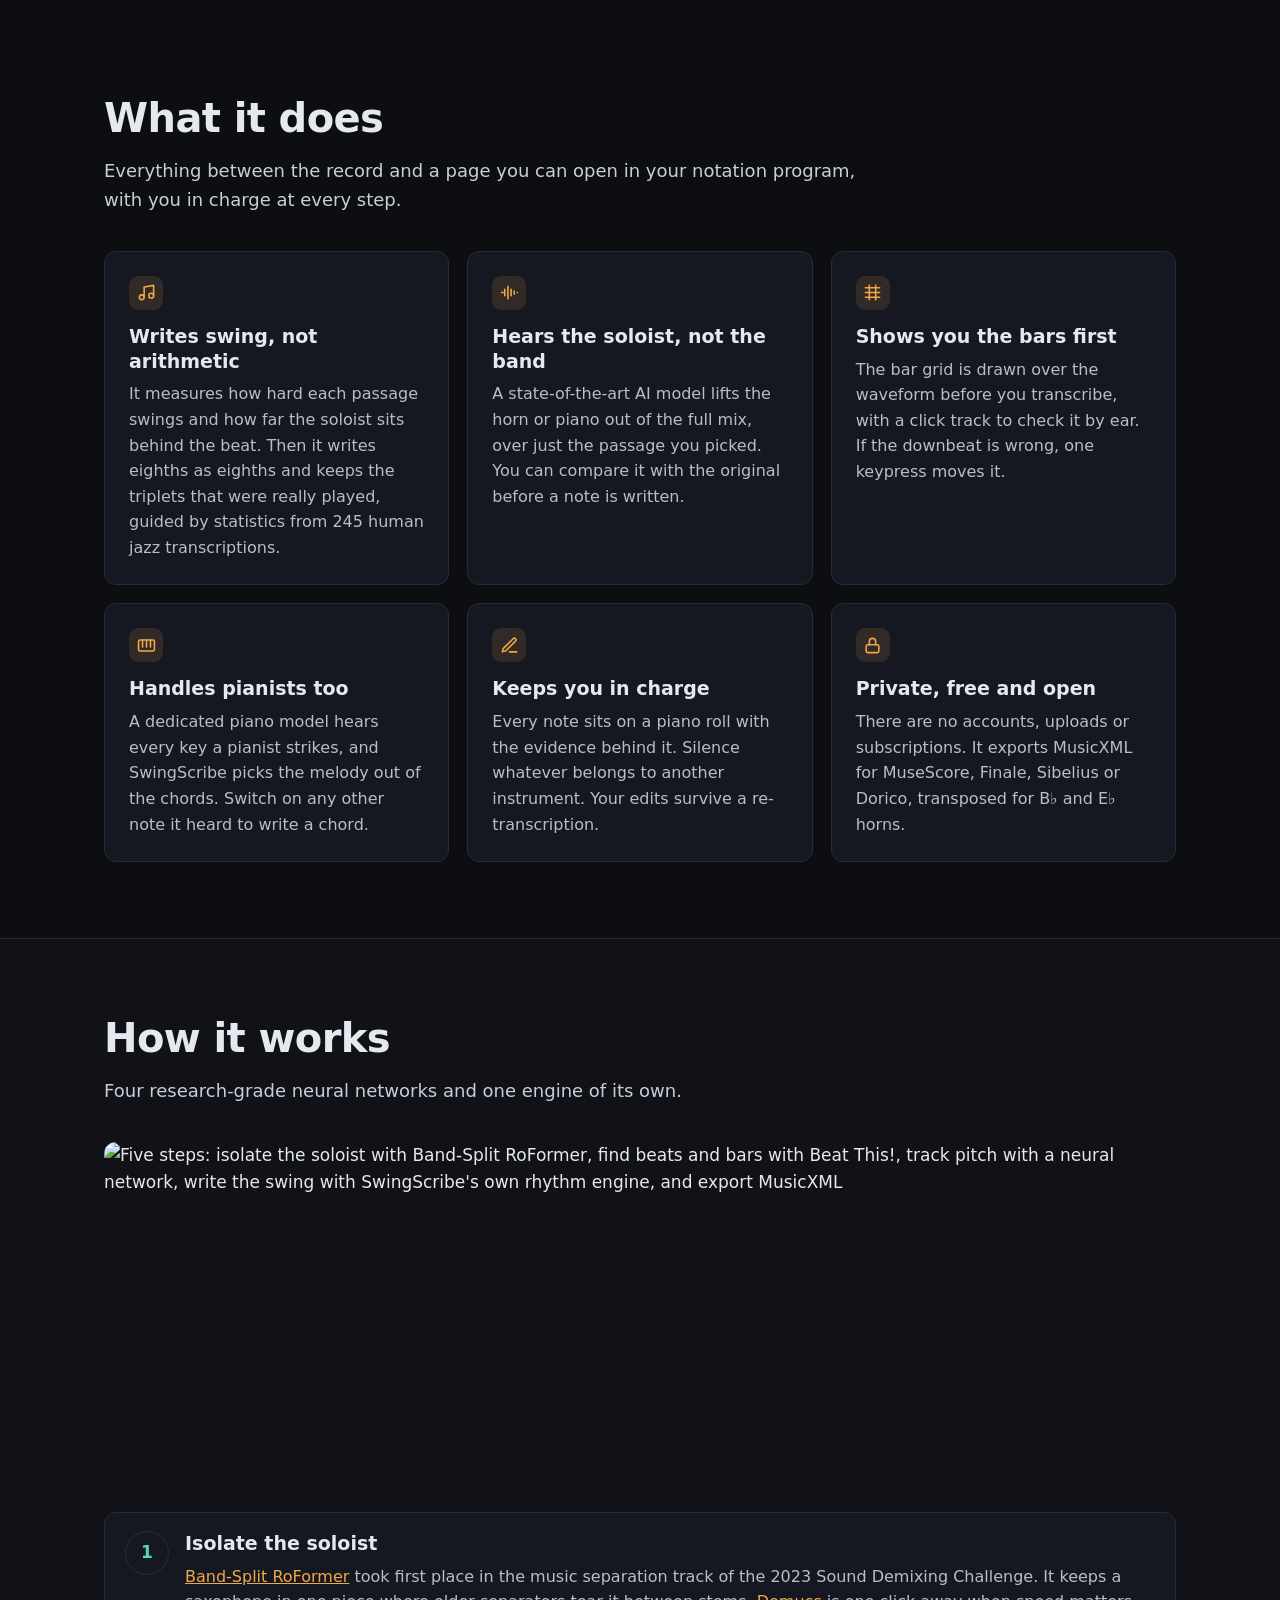
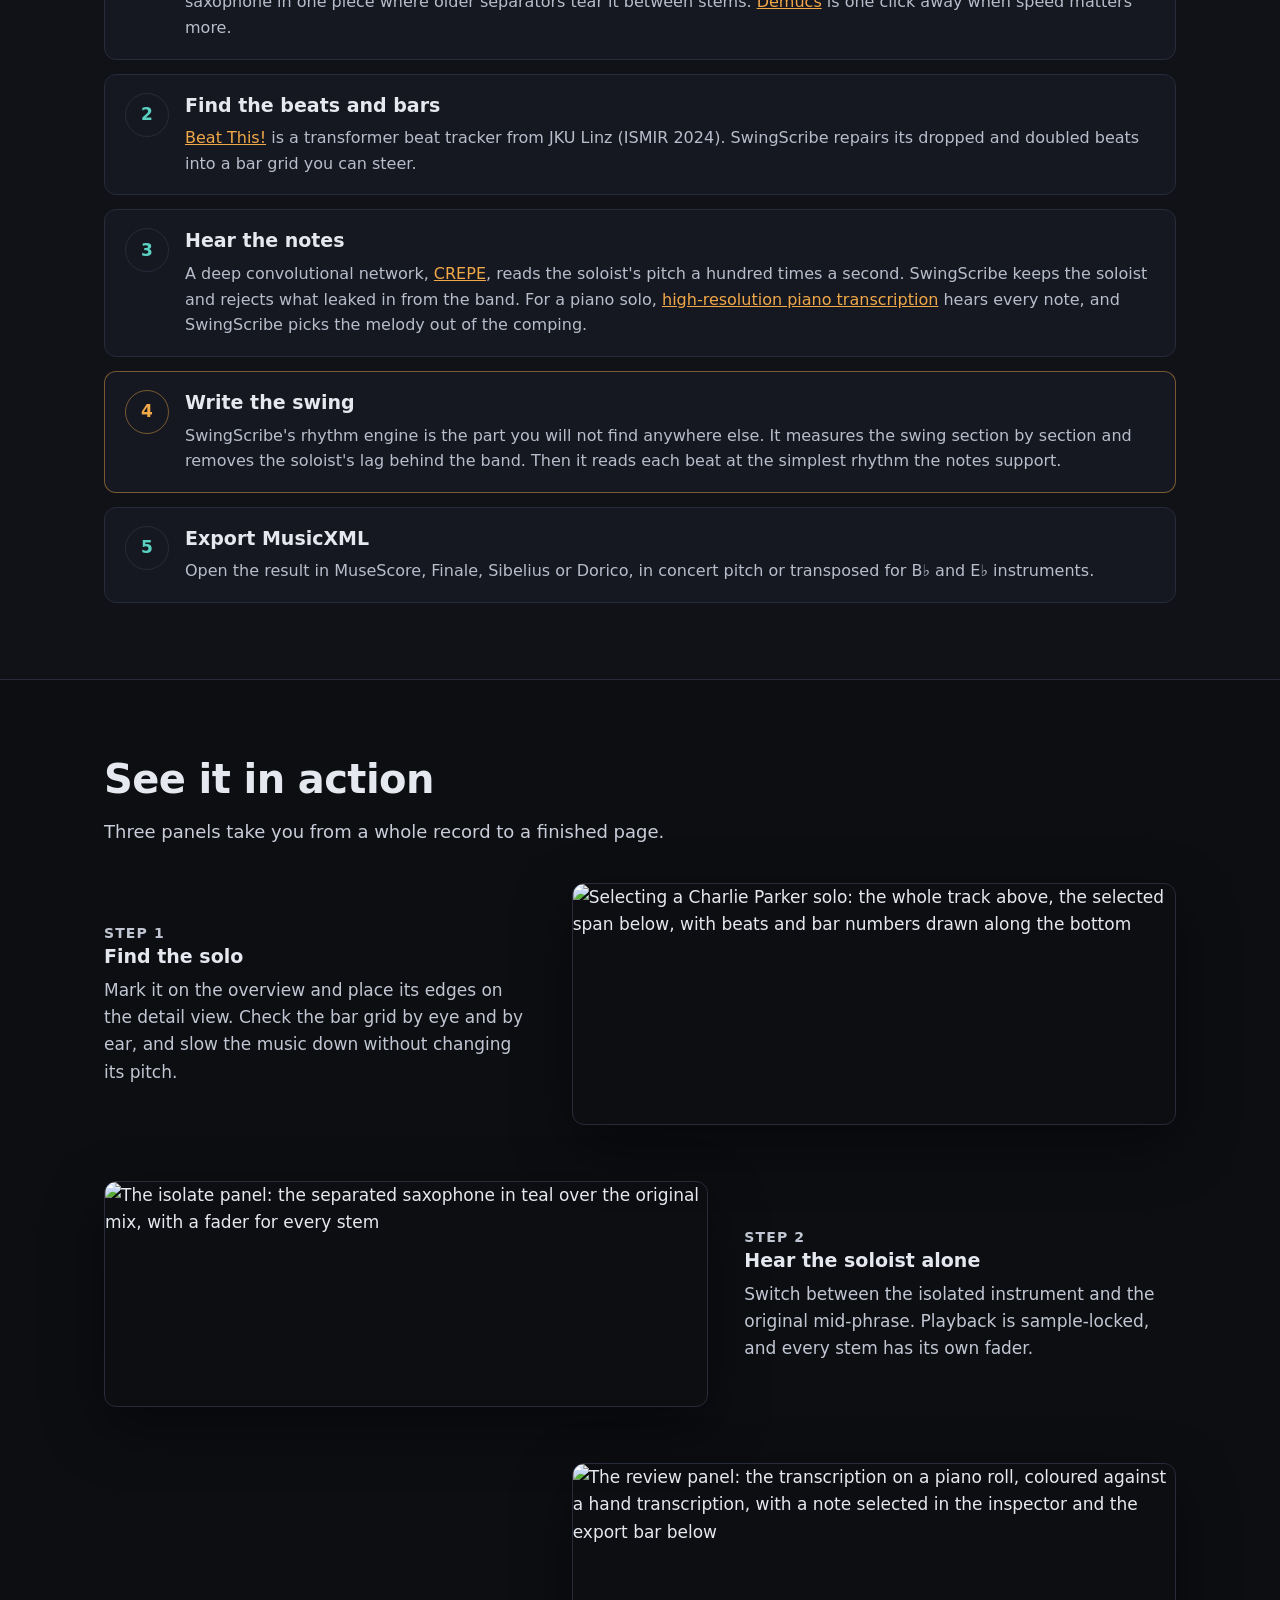
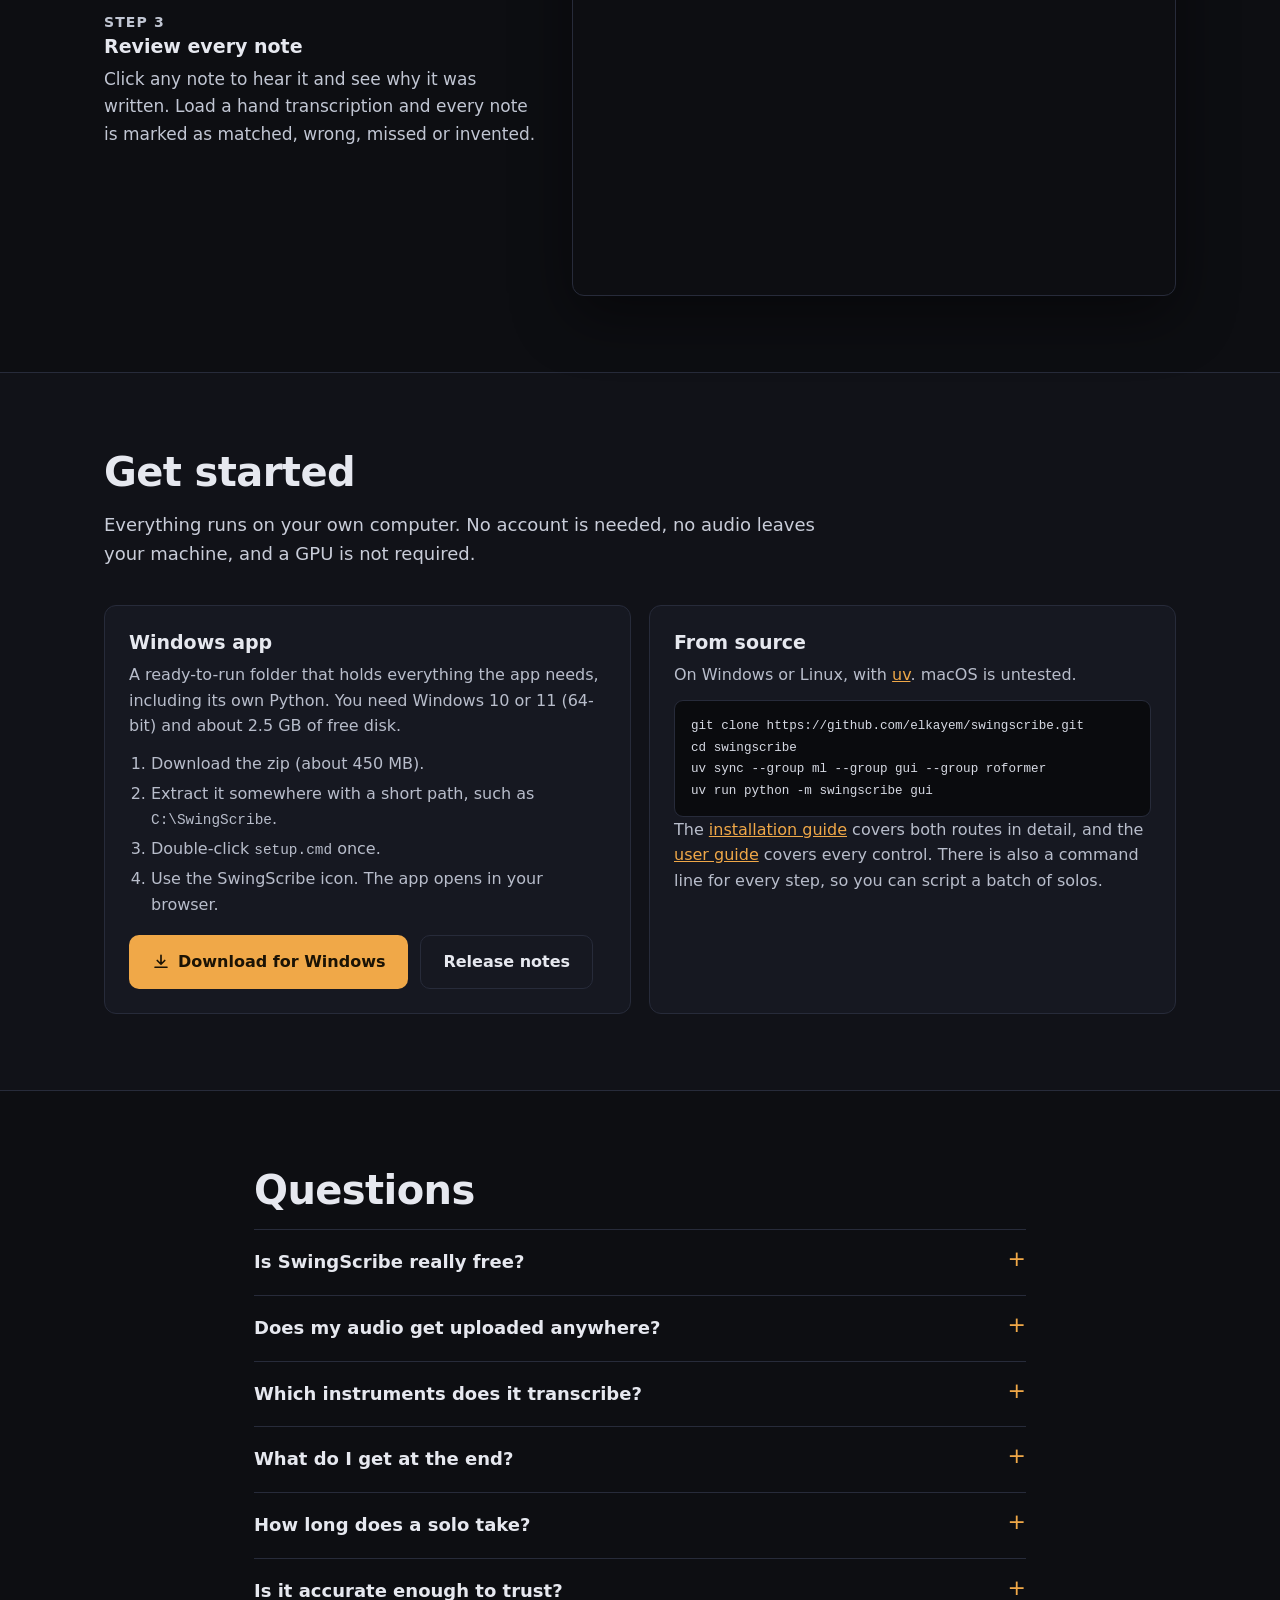
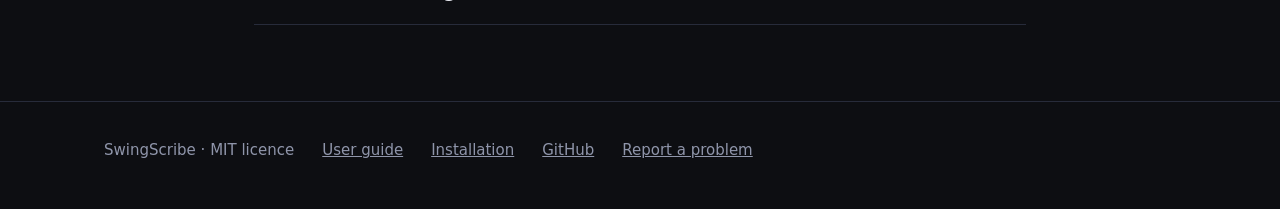
==== commit 73a3e1bb: "site: drop the accuracy section Co-Authored-By: Claude Opus 5.5 <noreply@anthropic.com>" ====
--- a/site/index.html
+++ b/site/index.html
@@ -8,6 +8,7 @@
 <link rel="canonical" href="https://elkayem.github.io/swingscribe/">
 <link rel="icon" href="favicon.ico">
 <meta name="theme-color" content="#0d0e12">
+<meta name="google-site-verification" content="CnSvqVsgeJtHzGdElbzK4dF-zvzZOa_RUn13igW9m_M">
 
 <meta property="og:type" content="website">
 <meta property="og:site_name" content="SwingScribe">
@@ -192,15 +193,6 @@
   .step .num { color: var(--lead); font-weight: 700; font-size: 14px; letter-spacing: 0.08em; text-transform: uppercase; margin: 0 0 8px; }
   .step .figure { border: 1px solid var(--line); box-shadow: 0 20px 60px rgba(0, 0, 0, 0.45); }
 
-  /* Stats */
-  .stats { display: grid; gap: 18px; grid-template-columns: repeat(3, 1fr); margin-bottom: 24px; }
-  @media (max-width: 760px) { .stats { grid-template-columns: 1fr; } }
-  .stat { background: var(--panel); border: 1px solid var(--line); border-radius: var(--radius); padding: 24px; }
-  .stat .big { font-size: 44px; font-weight: 750; letter-spacing: -0.02em; color: var(--accent); line-height: 1.1; }
-  .stat .label { font-weight: 650; margin: 6px 0 6px; }
-  .stat p { margin: 0; color: var(--muted); font-size: 15px; }
-  .small { color: var(--muted); font-size: 15px; max-width: 48em; }
-
   /* Get started */
   .start { display: grid; grid-template-columns: minmax(0, 1fr) minmax(0, 1fr); gap: 18px; }
   @media (max-width: 860px) { .start { grid-template-columns: minmax(0, 1fr); } }
@@ -245,7 +237,6 @@
     <nav class="nav-links" aria-label="Sections">
       <a href="#features">Features</a>
       <a href="#how">How it works</a>
-      <a href="#accuracy">Accuracy</a>
       <a href="guide/">User guide</a>
       <a href="https://github.com/elkayem/swingscribe">GitHub</a>
     </nav>
@@ -421,36 +412,7 @@
   </div>
 </section>
 
-<section class="alt" id="accuracy">
-  <div class="wrap">
-    <h2>Measured against human transcriptions</h2>
-    <p class="intro">SwingScribe is scored against real jazz recordings and the notes
-      people wrote down for them.</p>
-    <div class="stats">
-      <div class="stat">
-        <div class="big">86%</div>
-        <div class="label">Note accuracy</div>
-        <p>Note F1 against note-by-note human annotations of 73 solos in the
-          <a href="https://jazzomat.hfm-weimar.de/">Weimar Jazz Database</a>.</p>
-      </div>
-      <div class="stat">
-        <div class="big">94%</div>
-        <div class="label">Beat accuracy</div>
-        <p>Beat F1 on the same 73 solos, tracked from the full band recording.</p>
-      </div>
-      <div class="stat">
-        <div class="big">34</div>
-        <div class="label">Hand-written pages</div>
-        <p>The finished page is scored as notation against 12 hand transcriptions and
-          22 solos from the Charlie Parker Omnibook.</p>
-      </div>
-    </div>
-    <p class="small">How it is measured is written up in the
-      <a href="https://github.com/elkayem/swingscribe/blob/master/docs/development.md">developer docs</a>.</p>
-  </div>
-</section>
-
-<section id="start">
+<section class="alt" id="start">
   <div class="wrap">
     <h2>Get started</h2>
     <p class="intro">Everything runs on your own computer. No account is needed, no
@@ -491,7 +453,7 @@
   </div>
 </section>
 
-<section class="alt" id="faq">
+<section id="faq">
   <div class="wrap faq">
     <h2>Questions</h2>
     <details>
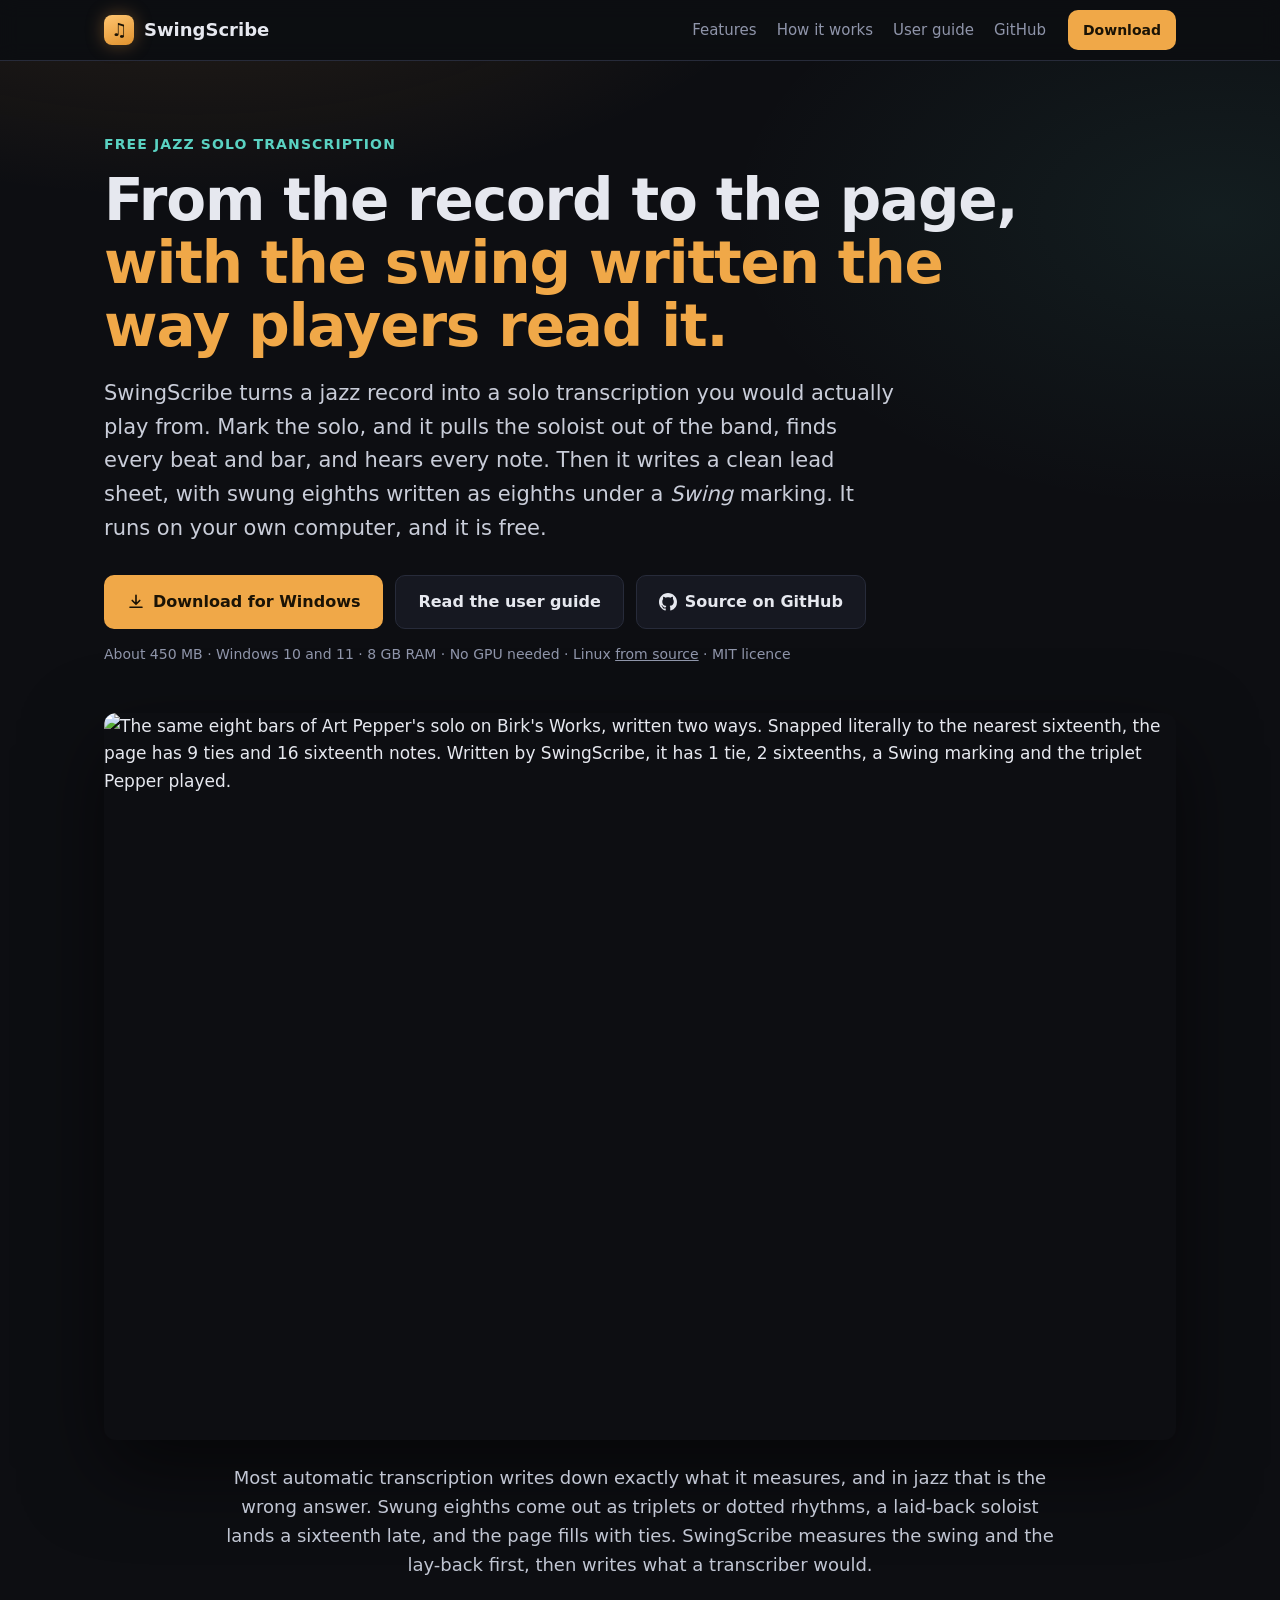
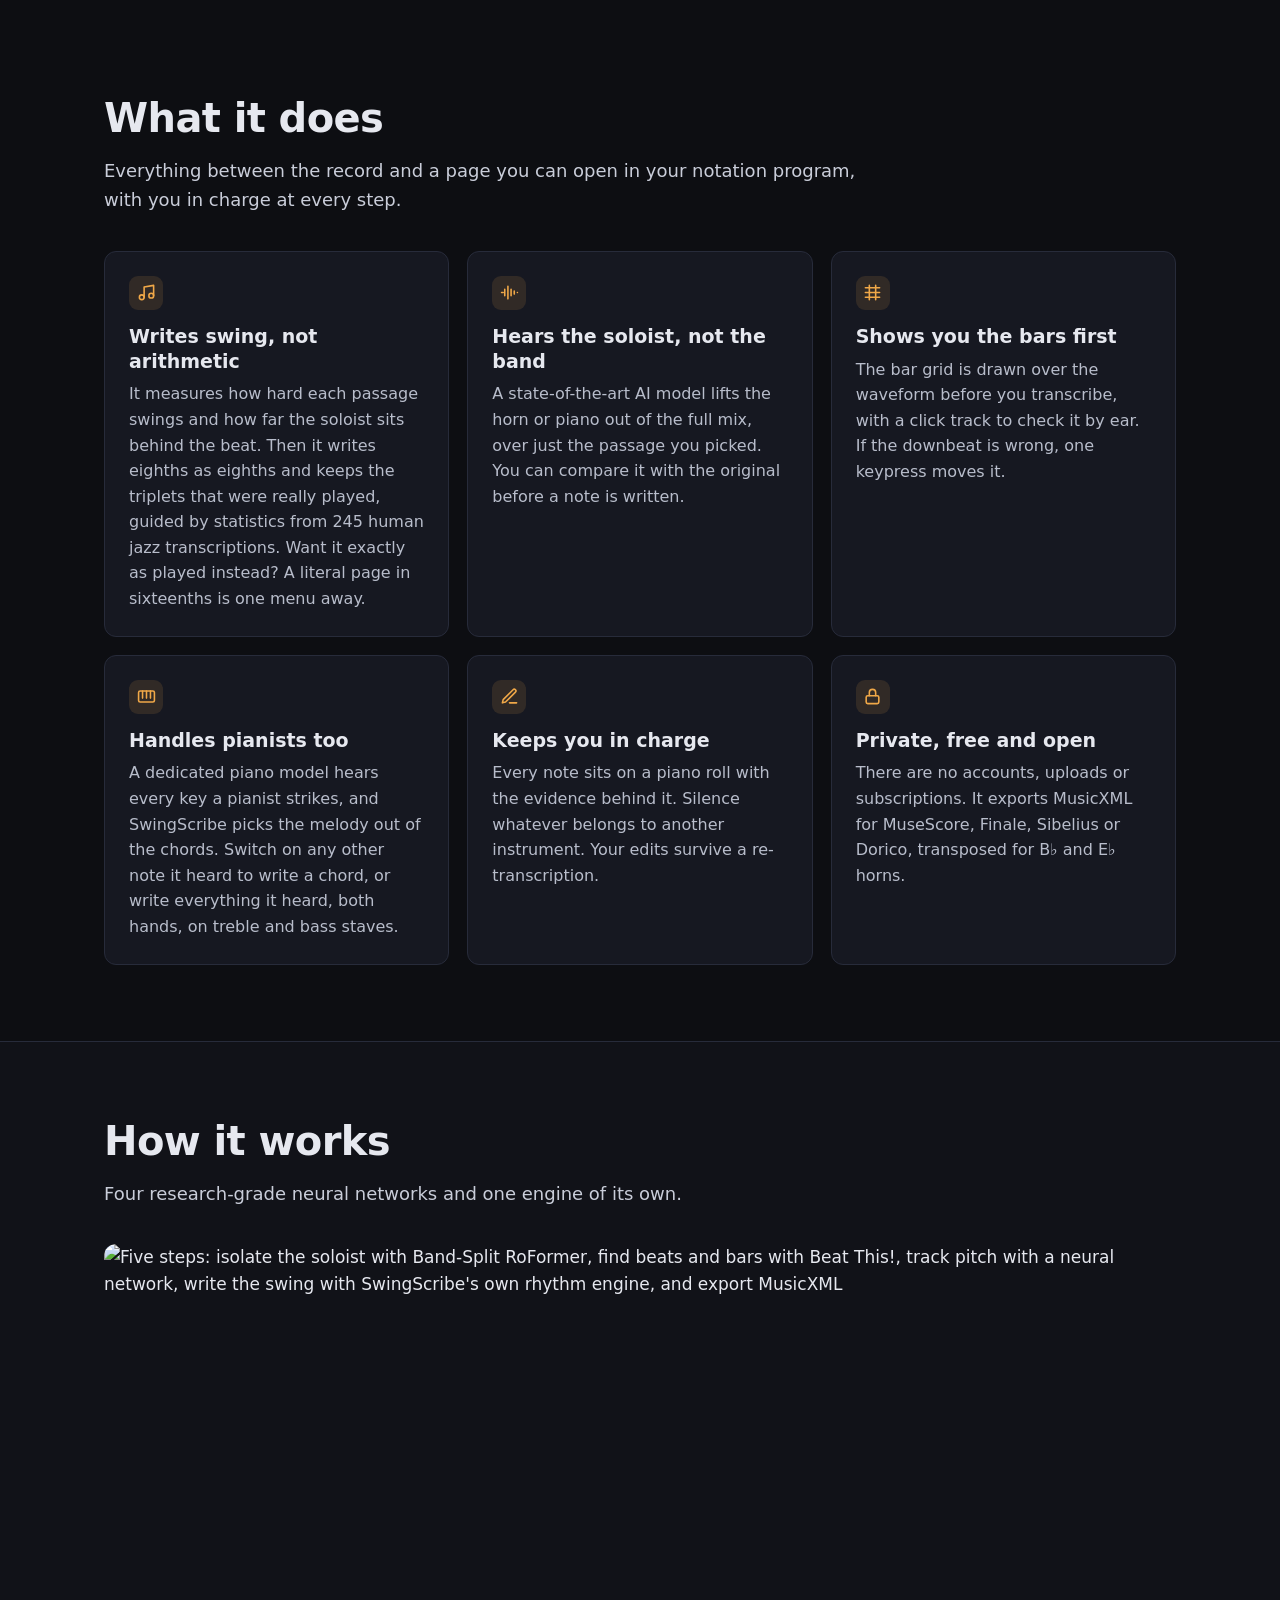
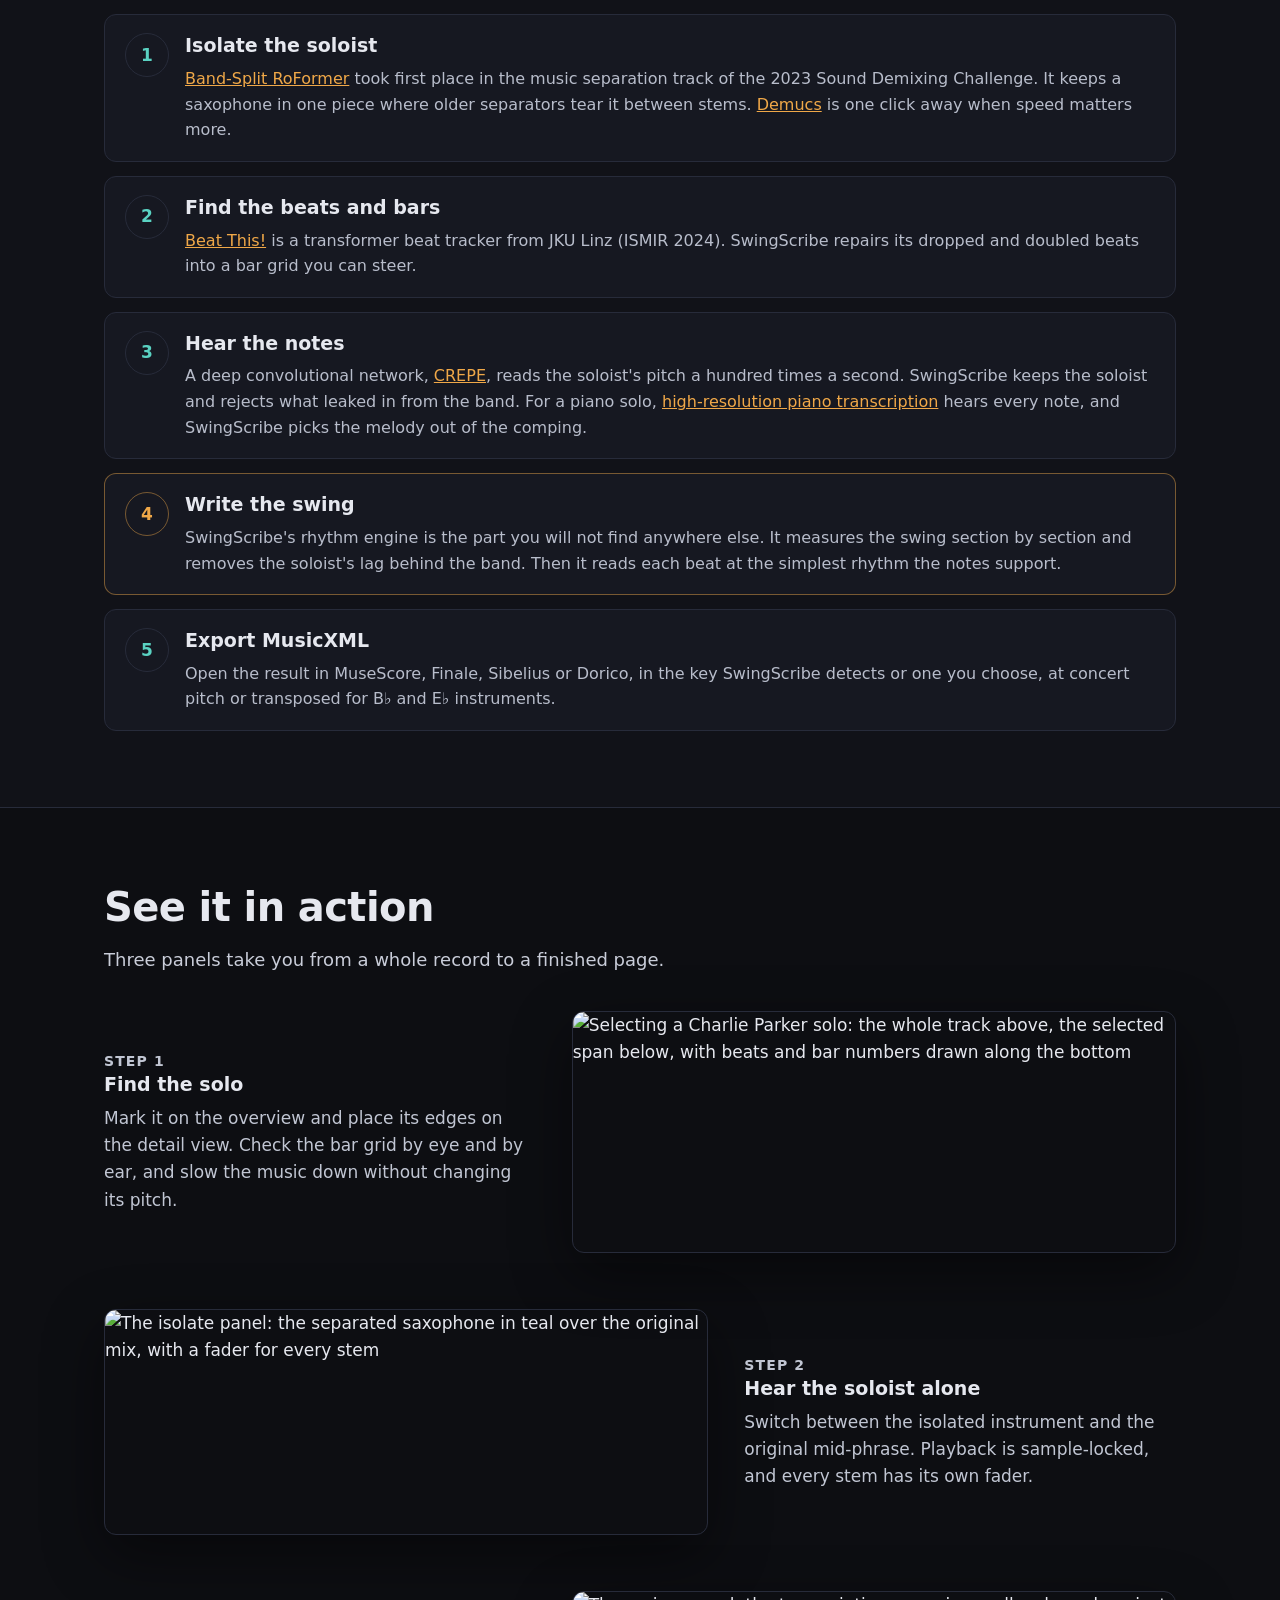
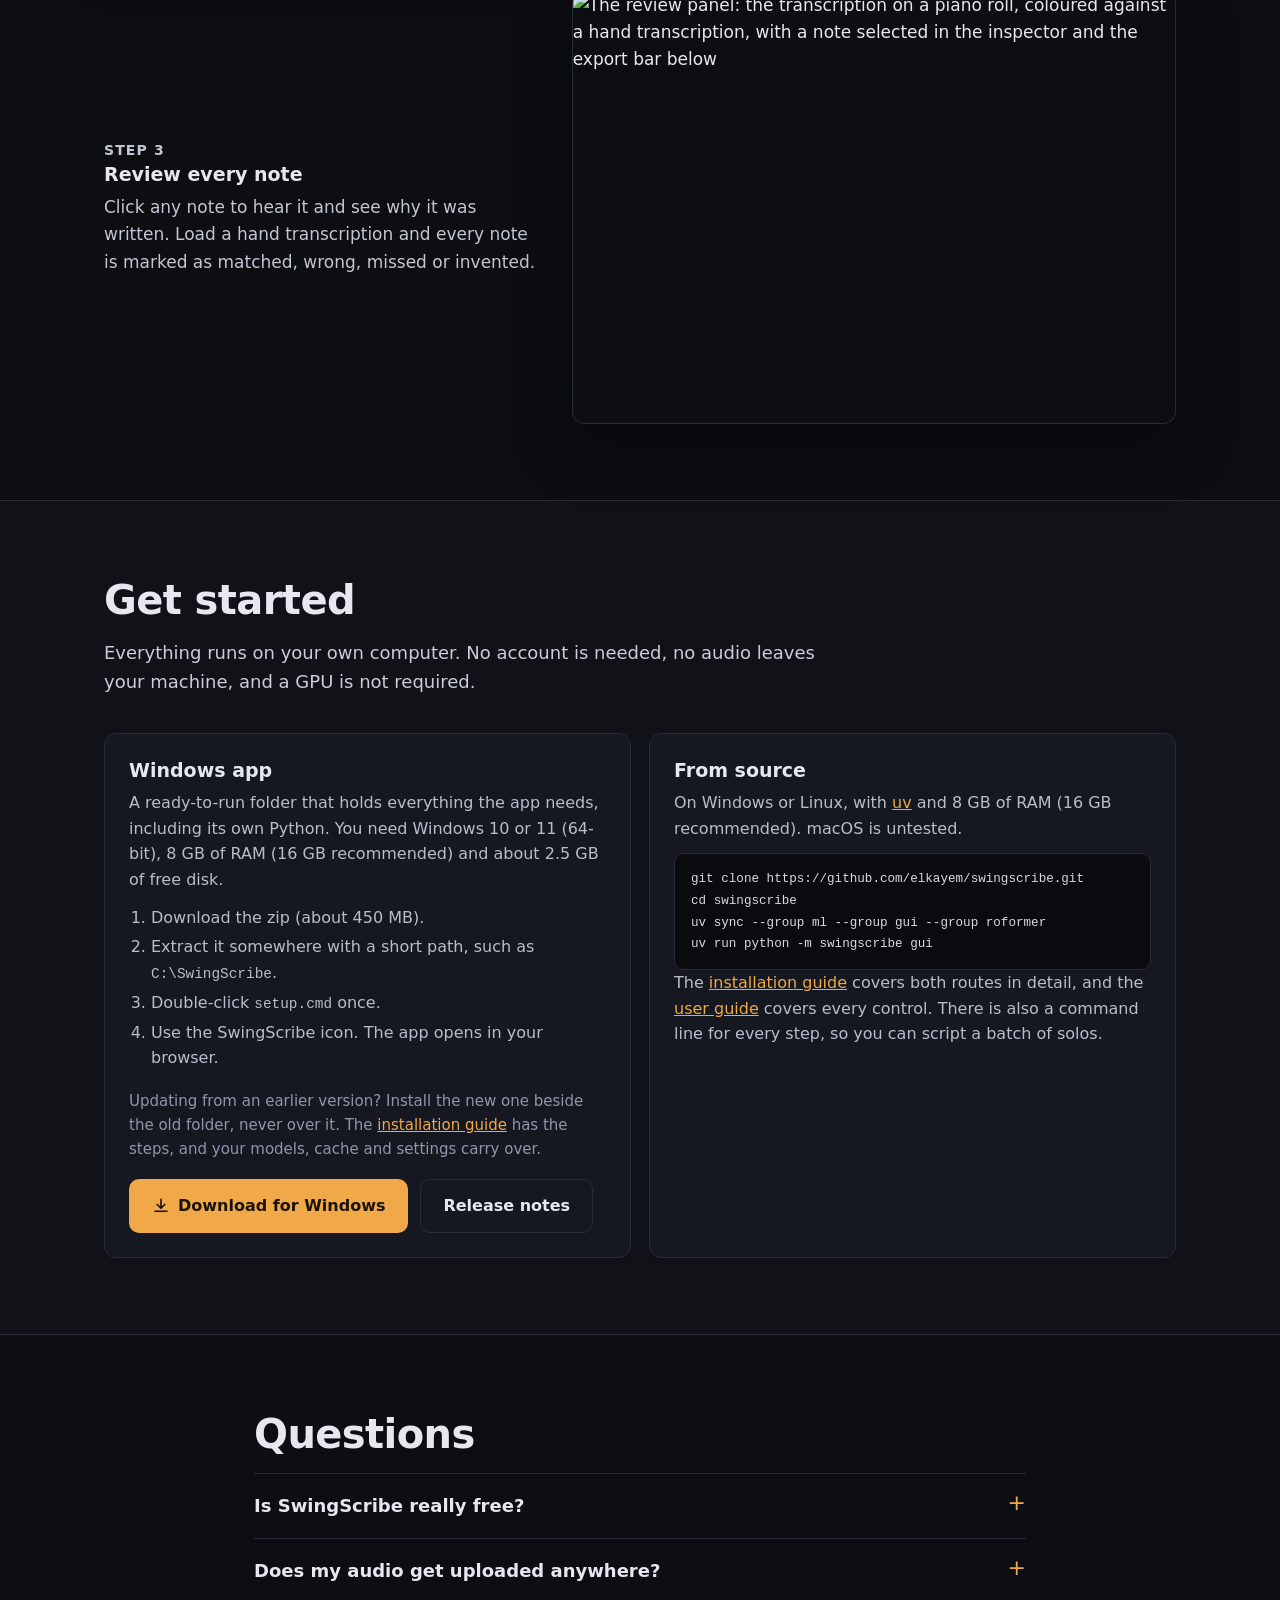
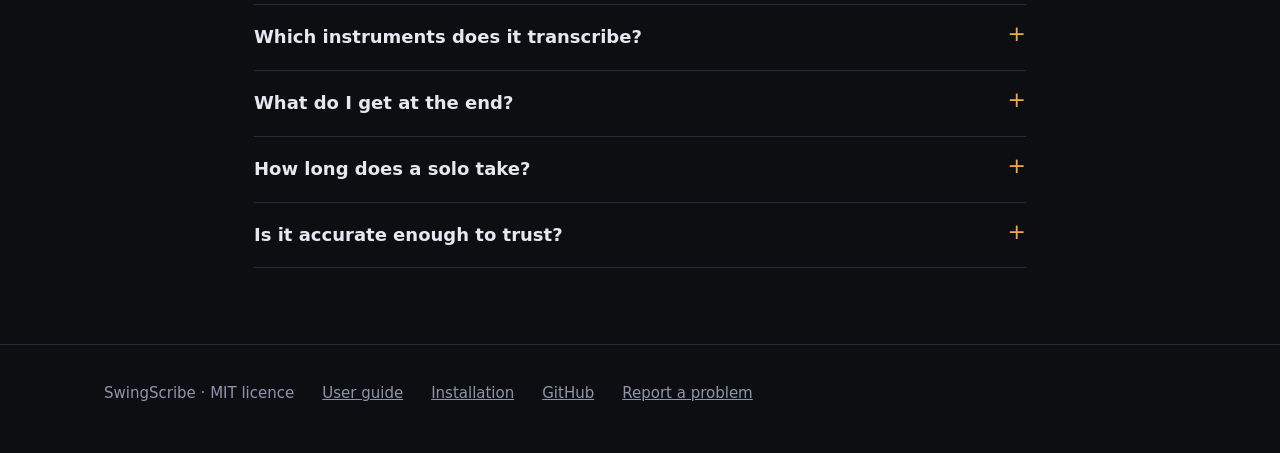
==== commit 8d970036: "site: 0.3.0 -- the memory it needs, how to update, and the new page options 8 GB of RAM (16 recommen" ====
--- a/site/index.html
+++ b/site/index.html
@@ -31,6 +31,8 @@
   "applicationCategory": "MultimediaApplication",
   "applicationSubCategory": "Music transcription",
   "operatingSystem": "Windows 10, Windows 11, Linux",
+  "memoryRequirements": "8 GB RAM (16 GB recommended)",
+  "storageRequirements": "2.5 GB",
   "downloadUrl": "https://github.com/elkayem/swingscribe/releases/latest",
   "installUrl": "https://github.com/elkayem/swingscribe/blob/master/INSTALL.md",
   "image": "https://elkayem.github.io/swingscribe/images/social-card.png",
@@ -199,6 +201,7 @@
   .start .card p + p { margin-top: 12px; }
   .start ol { margin: 12px 0 18px; padding-left: 22px; color: #b8bdcb; font-size: 16px; }
   .start li { margin: 4px 0; }
+  .start .card p.update { margin: 0 0 18px; color: var(--muted); font-size: 15px; }
   pre {
     background: #0a0b0e; border: 1px solid var(--line); border-radius: 9px;
     padding: 14px 16px; overflow-x: auto; margin: 12px 0 0;
@@ -266,7 +269,7 @@
         Source on GitHub
       </a>
     </div>
-    <p class="cta-note"><span data-release>About 450 MB</span> &middot; Windows 10 and 11 &middot; No GPU needed &middot;
+    <p class="cta-note"><span data-release>About 450 MB</span> &middot; Windows 10 and 11 &middot; 8 GB RAM &middot; No GPU needed &middot;
       Linux <a href="#start">from source</a> &middot; MIT licence</p>
     <figure class="shot">
       <img src="images/swing-comparison.png" width="2560" height="1736"
@@ -291,7 +294,8 @@
         <h3>Writes swing, not arithmetic</h3>
         <p>It measures how hard each passage swings and how far the soloist sits behind
           the beat. Then it writes eighths as eighths and keeps the triplets that were
-          really played, guided by statistics from 245 human jazz transcriptions.</p>
+          really played, guided by statistics from 245 human jazz transcriptions. Want it
+          exactly as played instead? A literal page in sixteenths is one menu away.</p>
       </div>
       <div class="card">
         <div class="mark"><svg viewBox="0 0 24 24" fill="none" stroke="currentColor" stroke-width="2" stroke-linecap="round" stroke-linejoin="round" aria-hidden="true"><path d="M2 12h2M6 8v8M10 4v16M14 8v8M18 10v4M22 12h0"/></svg></div>
@@ -311,7 +315,7 @@
         <h3>Handles pianists too</h3>
         <p>A dedicated piano model hears every key a pianist strikes, and SwingScribe
           picks the melody out of the chords. Switch on any other note it heard to write
-          a chord.</p>
+          a chord, or write everything it heard, both hands, on treble and bass staves.</p>
       </div>
       <div class="card">
         <div class="mark"><svg viewBox="0 0 24 24" fill="none" stroke="currentColor" stroke-width="2" stroke-linecap="round" stroke-linejoin="round" aria-hidden="true"><path d="M12 20h9"/><path d="M16.5 3.5a2.1 2.1 0 0 1 3 3L7 19l-4 1 1-4Z"/></svg></div>
@@ -359,8 +363,9 @@
           measures the swing section by section and removes the soloist's lag behind the
           band. Then it reads each beat at the simplest rhythm the notes support.</p></div></li>
       <li><span class="n">5</span><div><h3>Export MusicXML</h3>
-        <p>Open the result in MuseScore, Finale, Sibelius or Dorico, in concert pitch or
-          transposed for B&#9837; and E&#9837; instruments.</p></div></li>
+        <p>Open the result in MuseScore, Finale, Sibelius or Dorico, in the key SwingScribe
+          detects or one you choose, at concert pitch or transposed for B&#9837; and
+          E&#9837; instruments.</p></div></li>
     </ol>
   </div>
 </section>
@@ -421,13 +426,18 @@
       <div class="card">
         <h3>Windows app</h3>
         <p>A ready-to-run folder that holds everything the app needs, including its own
-          Python. You need Windows 10 or 11 (64-bit) and about 2.5 GB of free disk.</p>
+          Python. You need Windows 10 or 11 (64-bit), 8 GB of RAM (16 GB recommended)
+          and about 2.5 GB of free disk.</p>
         <ol>
           <li>Download the zip (<span data-release>about 450 MB</span>).</li>
           <li>Extract it somewhere with a short path, such as <code>C:\SwingScribe</code>.</li>
           <li>Double-click <code>setup.cmd</code> once.</li>
           <li>Use the SwingScribe icon. The app opens in your browser.</li>
         </ol>
+        <p class="update">Updating from an earlier version? Install the new one beside the
+          old folder, never over it. The
+          <a href="https://github.com/elkayem/swingscribe/blob/master/INSTALL.md#updating">installation
+          guide</a> has the steps, and your models, cache and settings carry over.</p>
         <div class="cta">
           <a class="btn btn-primary" data-download href="https://github.com/elkayem/swingscribe/releases/latest">
             <svg viewBox="0 0 24 24" fill="none" stroke="currentColor" stroke-width="2.2" stroke-linecap="round" stroke-linejoin="round" aria-hidden="true"><path d="M12 3v12m0 0-5-5m5 5 5-5M4 19h16"/></svg>
@@ -438,8 +448,8 @@
       </div>
       <div class="card">
         <h3>From source</h3>
-        <p>On Windows or Linux, with <a href="https://docs.astral.sh/uv/">uv</a>. macOS is
-          untested.</p>
+        <p>On Windows or Linux, with <a href="https://docs.astral.sh/uv/">uv</a> and 8 GB
+          of RAM (16 GB recommended). macOS is untested.</p>
         <pre><code>git clone https://github.com/elkayem/swingscribe.git
 cd swingscribe
 uv sync --group ml --group gui --group roformer
@@ -479,8 +489,9 @@
     <details>
       <summary>What do I get at the end?</summary>
       <p>A MusicXML file of the solo, with bar lines, a key signature and the swing
-        written the way players read it. MuseScore, Finale, Sibelius and Dorico all
-        open it, and it can be transposed for B&#9837; and E&#9837; instruments.</p>
+        written the way players read it, or a literal rhythm if you prefer. A pianist
+        can be written on two staves. MuseScore, Finale, Sibelius and Dorico all open
+        it, and it can be transposed for B&#9837; and E&#9837; instruments.</p>
     </details>
     <details>
       <summary>How long does a solo take?</summary>
